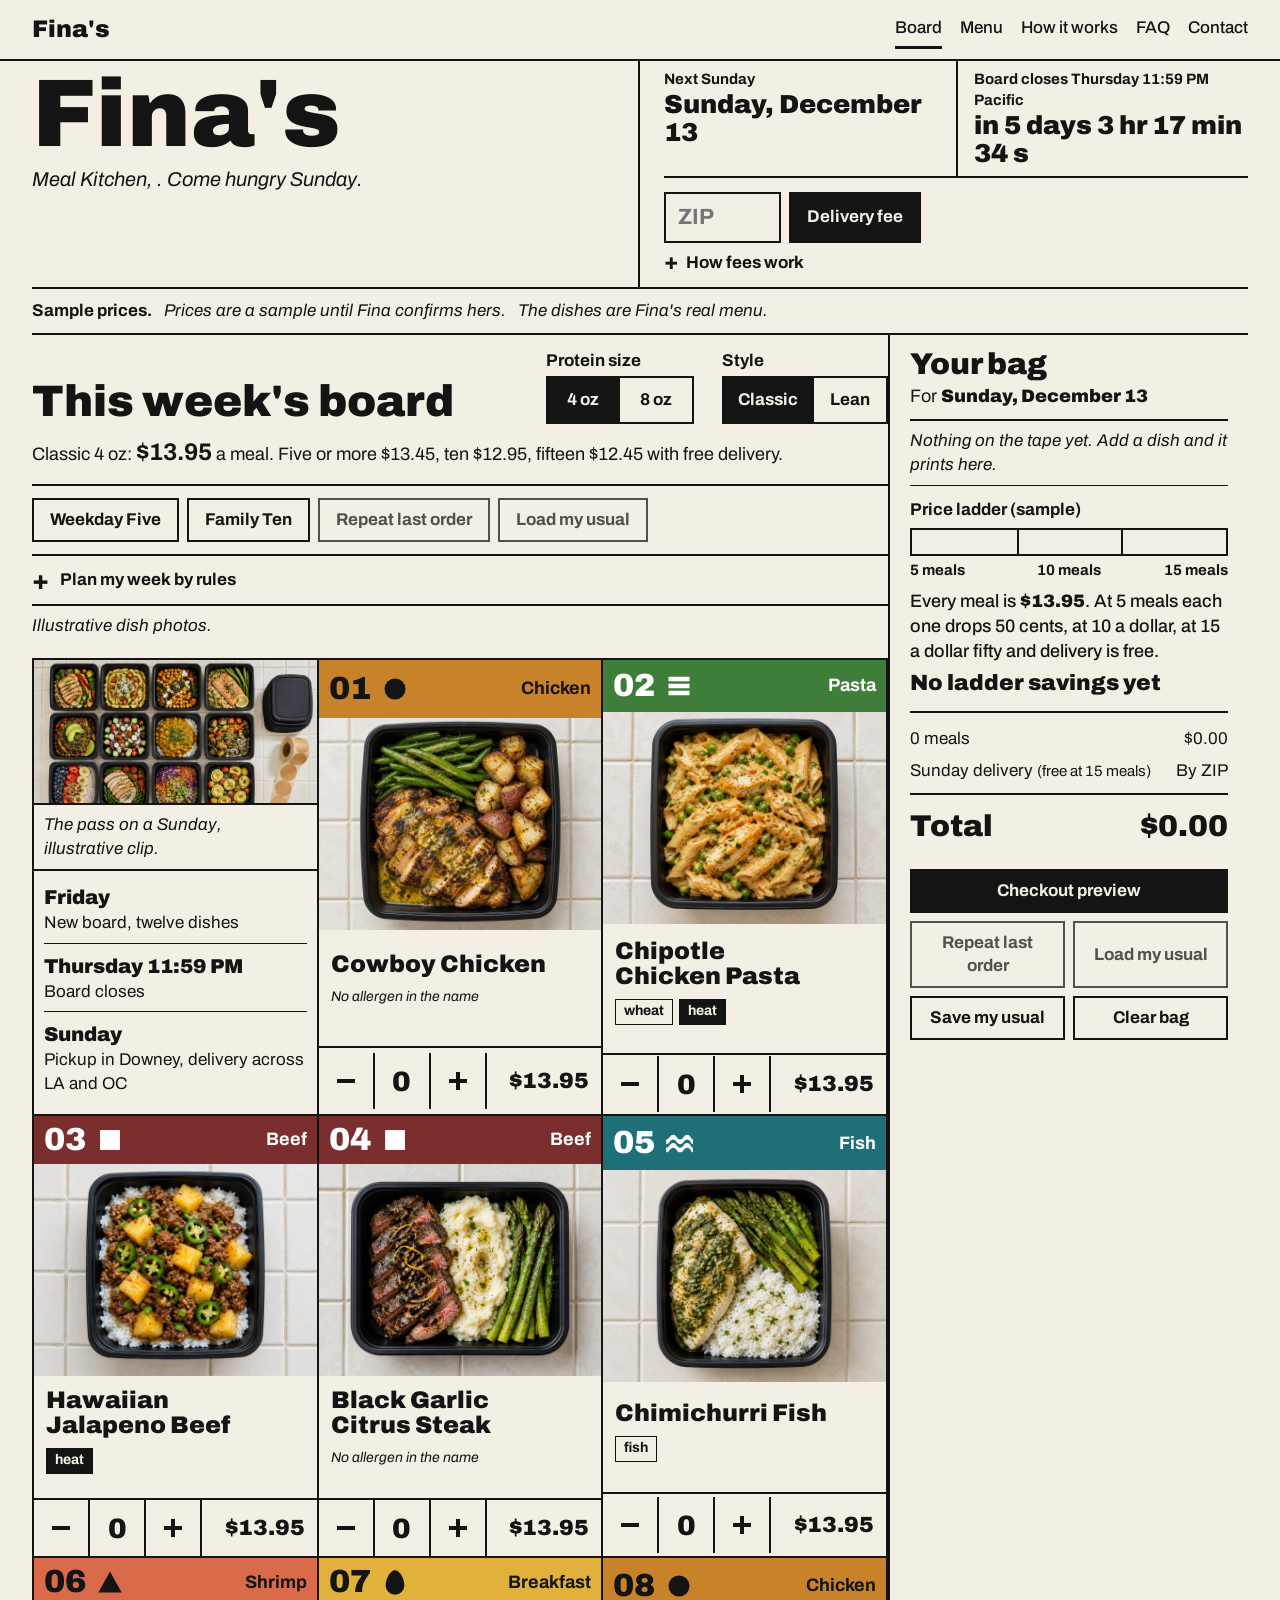
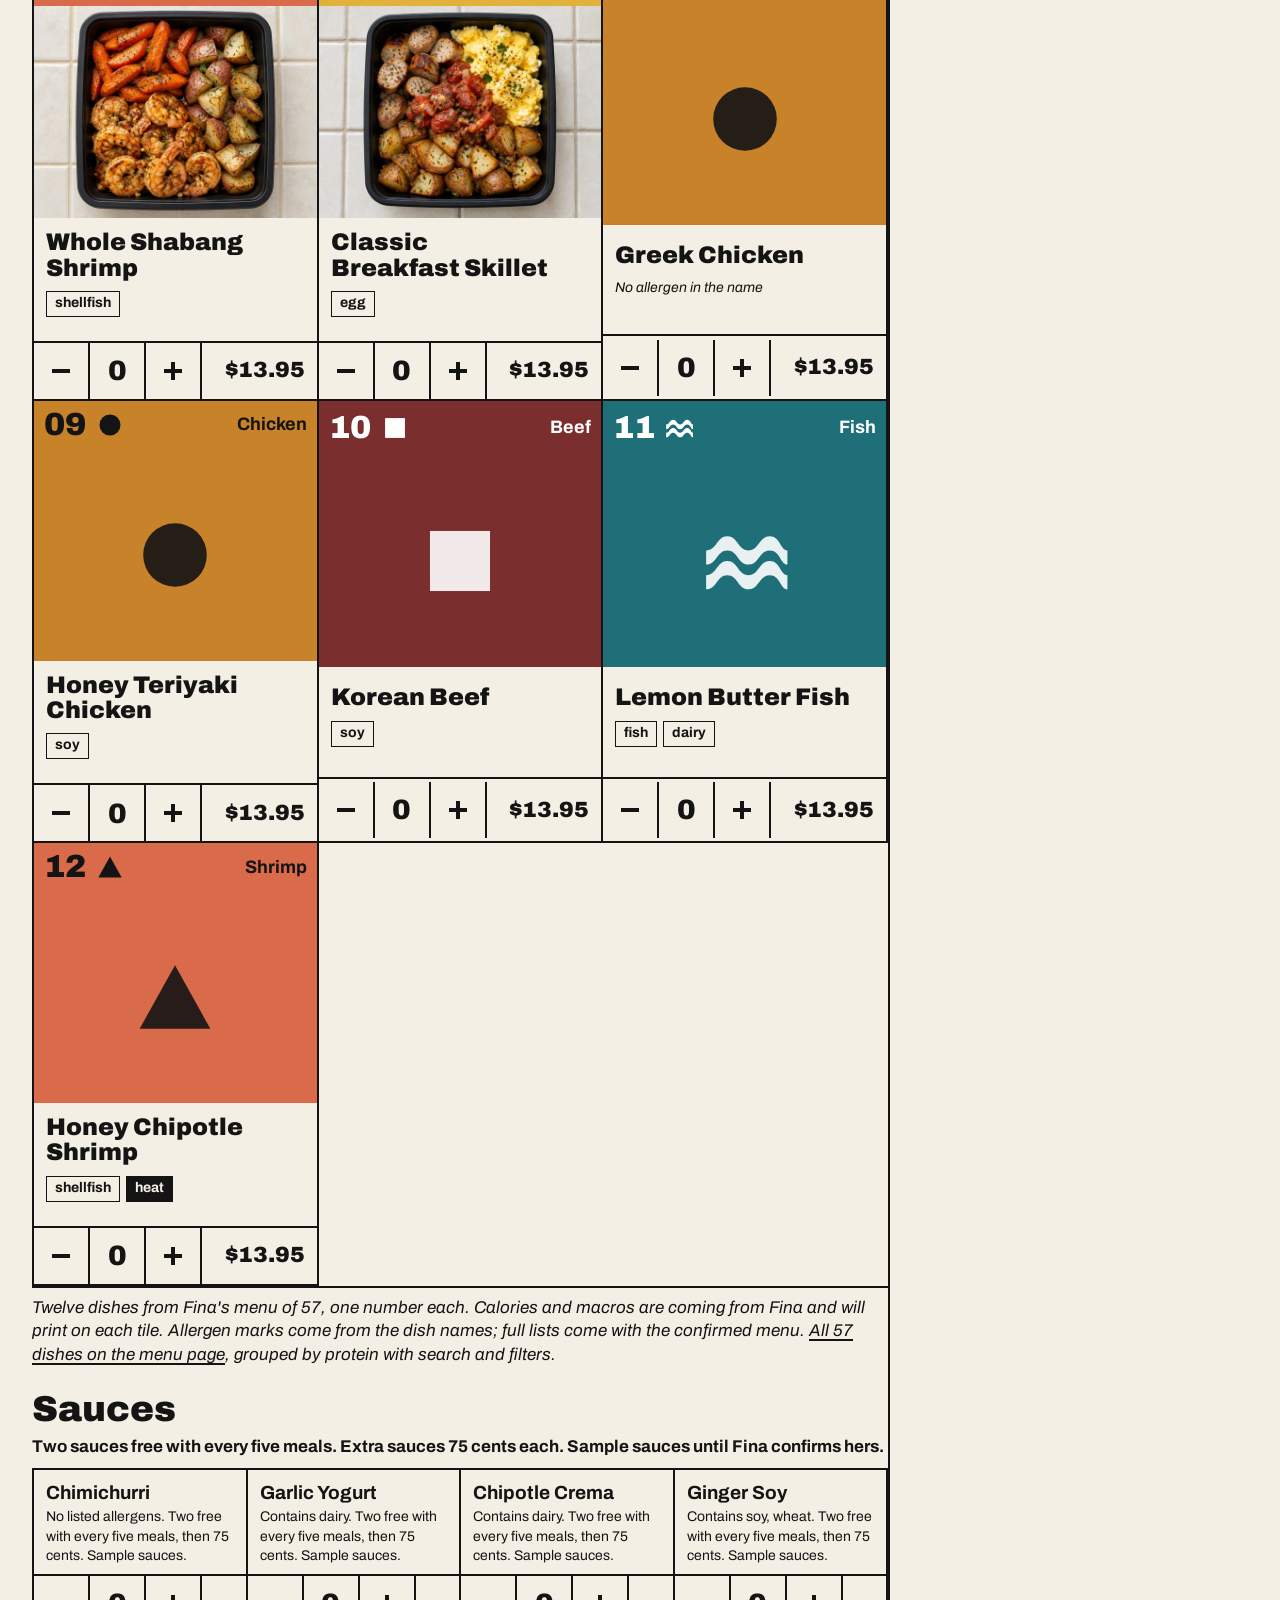
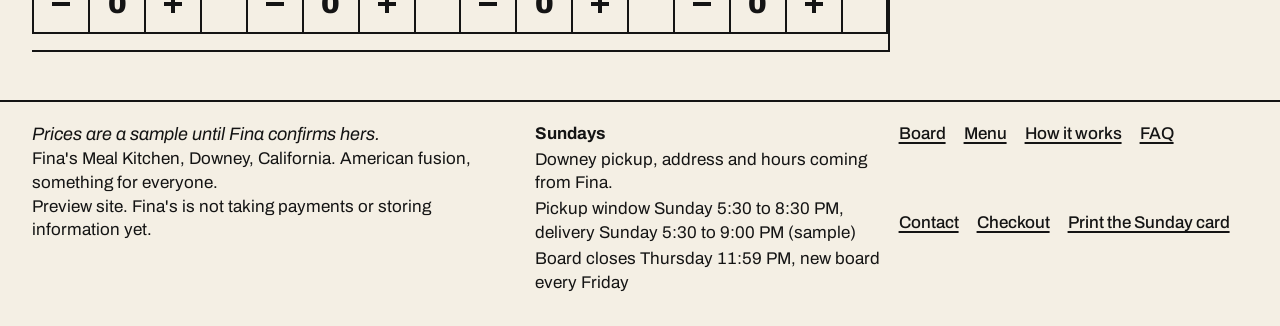
==== index.html @ c73bf51a "Fina's Meal Kitchen: the Market Board, working order preview (sample prices), Downey" ====
<!DOCTYPE html>
<html lang="en" class="no-js">
<head>
<!-- STYLE: Lance Wyman and Otl Aicher, The Market Board (pictogram board with a receipt tape and a price thermometer) | WHY: every dish visible at once and the price falling in view wins the first minute on a phone, which is where meal prep is ordered on Thursday night | ALT: Paula Scher and Emory Douglas, The Kitchen Pass (dark horizontal ticket rail), a better poster and a slower order form -->
<meta charset="utf-8">
<meta name="viewport" content="width=device-width, initial-scale=1">
<title>Fina&#x27;s, the Sunday meal board</title>
<meta name="description" content="Fina&#x27;s Meal Kitchen in Downey, California: pick a size, add dishes, watch the price fall as the bag grows. Order by Thursday 11:59 PM for Sunday pickup or delivery in LA and OC.">
<meta name="color-scheme" content="light dark">
<link rel="preconnect" href="https://fonts.googleapis.com">
<link rel="preconnect" href="https://fonts.gstatic.com" crossorigin>
<link rel="stylesheet" href="https://fonts.googleapis.com/css2?family=Archivo:ital,wght@0,400;0,500;0,700;0,900;1,400;1,700&amp;display=swap">
<link rel="stylesheet" href="./styles.css">
</head>
<body data-page="board">
<svg class="sprite" aria-hidden="true" focusable="false">
  <symbol id="p-circle" viewBox="0 0 48 48"><circle cx="24" cy="24" r="18"/></symbol>
  <symbol id="p-square" viewBox="0 0 48 48"><rect x="7" y="7" width="34" height="34"/></symbol>
  <symbol id="p-triangle" viewBox="0 0 48 48"><path d="M24 6 44 42H4z"/></symbol>
  <symbol id="p-wave" viewBox="0 0 48 48"><path d="M2 18c6 0 6-8 12-8s6 8 12 8 6-8 12-8 6 8 10 8v8c-4 0-4-8-10-8s-6 8-12 8-6-8-12-8-6 8-12 8zm0 14c6 0 6-8 12-8s6 8 12 8 6-8 12-8 6 8 10 8v8c-4 0-4-8-10-8s-6 8-12 8-6-8-12-8-6 8-12 8z"/></symbol>
  <symbol id="p-ribbon" viewBox="0 0 48 48"><path d="M6 8h36v8H6zm0 12h36v8H6zm0 12h36v8H6z"/></symbol>
  <symbol id="p-egg" viewBox="0 0 48 48"><path d="M24 4c8 0 16 14 16 26a16 16 0 0 1-32 0C8 18 16 4 24 4z"/></symbol>
  <symbol id="i-plus" viewBox="0 0 24 24"><path d="M10 3h4v7h7v4h-7v7h-4v-7H3v-4h7z"/></symbol>
  <symbol id="i-minus" viewBox="0 0 24 24"><path d="M3 10h18v4H3z"/></symbol>
</svg>
<p id="live" class="visually-hidden" aria-live="polite" aria-atomic="true"></p>
<header class="masthead">
  <a class="mark" href="./index.html">Fina's</a>
  <nav aria-label="Pages">
    <a href="./index.html" aria-current="page">Board</a>
    <a href="./menu.html">Menu</a>
    <a href="./how.html">How it works</a>
    <a href="./faq.html">FAQ</a>
    <a href="./contact.html">Contact</a>
  </nav>
</header>

<main class="page">
  <section class="hero" aria-label="This week">
    <div class="hero-name">
      <h1>Fina's</h1>
      <p>Meal Kitchen, <span class="long">Downey, California</span><span class="short">Downey</span>. <em><span class="long">Pick a size, add dishes, watch the price fall. </span>Come hungry Sunday.</em></p>
    </div>
    <div class="hero-facts">
      <div class="fact when">
        <span class="k">Next Sunday</span>
        <span class="v"><span data-sunday>The Sunday after the Thursday close</span></span>
        <span class="s">Downey pickup, address and hours coming from Fina. Delivery across LA and OC by ZIP.</span>
      </div>
      <div class="fact closes">
        <span class="k">Board closes Thursday 11:59 PM Pacific</span>
        <span class="v js-only" data-countdown>counting</span>
        <span class="s">Order any day. New board every Friday.</span>
      </div>
      <div class="fact zip">
        <form class="zip-form js-only" aria-label="Delivery check">
          <label class="visually-hidden" for="zip">Your ZIP code</label>
          <input class="field" id="zip" name="zip" inputmode="numeric" pattern="[0-9]{5}" maxlength="5" placeholder="ZIP" autocomplete="postal-code">
          <button type="submit" class="btn btn-ink">Delivery fee</button>
        </form>
        <p class="zip-answer" role="status"></p>
        <p class="zip-table desk">Sunday delivery, sample fees: $4 around Downey, Bell Gardens and Long Beach (ZIPs starting 902 and 908), $7 across the rest of Los Angeles County, $9 in Orange County, free at 15 meals. Everywhere else is pickup only.</p>
        <details class="fees phone">
          <summary>How fees work</summary>
          <p class="zip-table">Sunday delivery, sample fees: $4 around Downey, Bell Gardens and Long Beach (ZIPs starting 902 and 908), $7 across the rest of Los Angeles County, $9 in Orange County, free at 15 meals. Everywhere else is pickup only.</p>
        </details>
      </div>
    </div>
  </section>

  <p class="sample"><strong class="lead">Sample prices.</strong> Prices are a sample until Fina confirms hers. <span class="more">The dishes are Fina's real menu.</span></p>
  <noscript><p class="notice">Ordering on this board needs JavaScript. The menu, prices and hours below read without it.</p></noscript>

  <div class="board">
    <section class="board-main" aria-label="The board">
      <div class="board-head">
        <h2>This week's board</h2>
        <div class="switch js-only">
          <span class="k" id="size-k">Protein size</span>
          <div class="seg" role="group" aria-labelledby="size-k">
            <button type="button" data-size="4" aria-pressed="true">4 oz</button>
            <button type="button" data-size="8" aria-pressed="false">8 oz</button>
          </div>
        </div>
        <div class="switch js-only">
          <span class="k" id="style-k">Style</span>
          <div class="seg" role="group" aria-labelledby="style-k">
            <button type="button" data-style="classic" aria-pressed="true">Classic</button>
            <button type="button" data-style="lean" aria-pressed="false">Lean</button>
          </div>
        </div>
        <p class="price-line">Classic 4 oz: <strong>$13.95</strong> a meal. Five or more $13.45, ten $12.95, fifteen $12.45 with free delivery.</p>
        <div class="price-grid" role="table" aria-label="Sample price per meal by style and size">
    <div class="h">Per meal</div><div class="h">4 oz</div><div class="h">8 oz</div>
    <div class="h">Classic</div><div class="v" data-style="classic" data-size="4" data-active="true">$13.95</div><div class="v" data-style="classic" data-size="8" data-active="false">$16.95</div><div class="h">Lean</div><div class="v" data-style="lean" data-size="4" data-active="false">$14.45</div><div class="v" data-style="lean" data-size="8" data-active="false">$17.45</div>
  </div>
        <p class="price-line more">Sizes and styles are sample options: Classic is protein with a side and a vegetable, Lean is protein with double vegetables. Fina confirms the real ones.</p>
      </div>

      <div class="fills js-only" aria-label="Quick fills">
        <button type="button" class="btn" data-act="bundle" data-bundle="weekday-five">Weekday Five</button>
        <button type="button" class="btn" data-act="bundle" data-bundle="family-ten">Family Ten</button>
        <button type="button" class="btn" data-act="repeat">Repeat last order</button>
        <button type="button" class="btn" data-act="load-usual">Load my usual</button>
      </div>
      <details class="plan js-only">
        <summary>Plan my week by rules</summary>
        <form class="plan-body">
          <label class="check"><input type="checkbox" name="no-shellfish"><span>No shellfish</span></label>
          <label class="check"><input type="checkbox" name="no-fish"><span>No fish</span></label>
          <label class="check"><input type="checkbox" name="no-dairy"><span>No dairy</span></label>
          <label class="check"><input type="checkbox" name="no-wheat"><span>No wheat</span></label>
          <label class="check"><input type="checkbox" name="mild"><span>Mild only, skip the dishes with heat in the name</span></label>
          <label class="check"><input type="checkbox" name="under-500" disabled><span>Under 500 calories (switches on when Fina's macros arrive)</span></label>
          <label class="check"><input type="checkbox" name="high-protein" disabled><span>Highest protein first (switches on when Fina's macros arrive)</span></label>
          <div class="row">
            <label class="lbl" for="plan-count" style="margin:0">Meals</label>
            <select class="field" id="plan-count" name="plan-count"><option value="5">5</option><option value="10">10</option><option value="15">15</option></select>
            <button type="submit" class="btn btn-ink">Fill my bag</button>
          </div>
          <p class="plan-note" role="status"></p>
        </form>
      </details>

      <p class="caption before">Illustrative dish photos.</p>
      <div class="tiles">
        <div class="media-tile">
          <div class="frame">
            <svg class="pict-big" aria-hidden="true"><use href="#p-circle"/></svg>
            <video poster="./img/board-hero.jpg" width="1280" height="648" muted loop playsinline autoplay preload="metadata" aria-label="Meal containers being filled at the kitchen pass, illustrative">
              <source src="./img/board-hero.mp4" type="video/mp4">
            </video>
          </div>
          <p class="cap">The pass on a Sunday, illustrative clip.</p>
          <dl class="rhythm" aria-label="The week">
            <div><dt>Friday</dt><dd>New board, twelve dishes</dd></div>
            <div><dt>Thursday 11:59 PM</dt><dd>Board closes</dd></div>
            <div><dt>Sunday</dt><dd>Pickup in Downey, delivery across LA and OC</dd></div>
          </dl>
        </div>
        
<article class="tile" data-dish data-id="cowboy-chicken" data-name="Cowboy Chicken" data-kind="chicken" data-al="" data-spicy="0" data-qty="0">
  <div class="tile-head" style="background:var(--chicken);color:var(--on-chicken)">
    <span class="num">01</span>
    <svg class="pict" aria-hidden="true"><use href="#p-circle"/></svg>
    <span class="kind">Chicken</span>
  </div>
  <div class="tile-img" style="background:var(--chicken);color:var(--on-chicken)">
    <svg class="pict-big" aria-hidden="true"><use href="#p-circle"/></svg>
    <img src="./img/dish-1.jpg" width="600" height="450" alt="Cowboy Chicken, illustrative" loading="lazy" decoding="async" onerror="this.hidden=true">
  </div>
  <div class="tile-body">
    <h3>Cowboy Chicken</h3>
    <ul class="allergens" aria-label="Allergens and heat"><li class="none">No allergen in the name</li></ul>
  </div>
  <div class="ctl">
    <button type="button" class="minus js-only" aria-label="Remove one Cowboy Chicken"><svg aria-hidden="true"><use href="#i-minus"/></svg></button>
    <output class="qty js-only" aria-label="Cowboy Chicken in bag">0</output>
    <button type="button" class="plus js-only" aria-label="Add Cowboy Chicken"><svg aria-hidden="true"><use href="#i-plus"/></svg></button>
    <span class="price" data-price>$13.95</span>
  </div>
</article>
<article class="tile" data-dish data-id="chipotle-chicken-pasta" data-name="Chipotle Chicken Pasta" data-kind="pasta" data-al="wheat" data-spicy="1" data-qty="0">
  <div class="tile-head" style="background:var(--pasta);color:var(--on-pasta)">
    <span class="num">02</span>
    <svg class="pict" aria-hidden="true"><use href="#p-ribbon"/></svg>
    <span class="kind">Pasta</span>
  </div>
  <div class="tile-img" style="background:var(--pasta);color:var(--on-pasta)">
    <svg class="pict-big" aria-hidden="true"><use href="#p-ribbon"/></svg>
    <img src="./img/dish-2.jpg" width="600" height="450" alt="Chipotle Chicken Pasta, illustrative" loading="lazy" decoding="async" onerror="this.hidden=true">
  </div>
  <div class="tile-body">
    <h3>Chipotle Chicken Pasta</h3>
    <ul class="allergens" aria-label="Allergens and heat"><li>wheat</li><li class="hot">heat</li></ul>
  </div>
  <div class="ctl">
    <button type="button" class="minus js-only" aria-label="Remove one Chipotle Chicken Pasta"><svg aria-hidden="true"><use href="#i-minus"/></svg></button>
    <output class="qty js-only" aria-label="Chipotle Chicken Pasta in bag">0</output>
    <button type="button" class="plus js-only" aria-label="Add Chipotle Chicken Pasta"><svg aria-hidden="true"><use href="#i-plus"/></svg></button>
    <span class="price" data-price>$13.95</span>
  </div>
</article>
<article class="tile" data-dish data-id="hawaiian-jalapeno-beef" data-name="Hawaiian Jalapeno Beef" data-kind="beef" data-al="" data-spicy="1" data-qty="0">
  <div class="tile-head" style="background:var(--beef);color:var(--on-beef)">
    <span class="num">03</span>
    <svg class="pict" aria-hidden="true"><use href="#p-square"/></svg>
    <span class="kind">Beef</span>
  </div>
  <div class="tile-img" style="background:var(--beef);color:var(--on-beef)">
    <svg class="pict-big" aria-hidden="true"><use href="#p-square"/></svg>
    <img src="./img/dish-3.jpg" width="600" height="450" alt="Hawaiian Jalapeno Beef, illustrative" loading="lazy" decoding="async" onerror="this.hidden=true">
  </div>
  <div class="tile-body">
    <h3>Hawaiian Jalapeno Beef</h3>
    <ul class="allergens" aria-label="Allergens and heat"><li class="hot">heat</li></ul>
  </div>
  <div class="ctl">
    <button type="button" class="minus js-only" aria-label="Remove one Hawaiian Jalapeno Beef"><svg aria-hidden="true"><use href="#i-minus"/></svg></button>
    <output class="qty js-only" aria-label="Hawaiian Jalapeno Beef in bag">0</output>
    <button type="button" class="plus js-only" aria-label="Add Hawaiian Jalapeno Beef"><svg aria-hidden="true"><use href="#i-plus"/></svg></button>
    <span class="price" data-price>$13.95</span>
  </div>
</article>
<article class="tile" data-dish data-id="black-garlic-citrus-steak" data-name="Black Garlic Citrus Steak" data-kind="beef" data-al="" data-spicy="0" data-qty="0">
  <div class="tile-head" style="background:var(--beef);color:var(--on-beef)">
    <span class="num">04</span>
    <svg class="pict" aria-hidden="true"><use href="#p-square"/></svg>
    <span class="kind">Beef</span>
  </div>
  <div class="tile-img" style="background:var(--beef);color:var(--on-beef)">
    <svg class="pict-big" aria-hidden="true"><use href="#p-square"/></svg>
    <img src="./img/dish-4.jpg" width="600" height="450" alt="Black Garlic Citrus Steak, illustrative" loading="lazy" decoding="async" onerror="this.hidden=true">
  </div>
  <div class="tile-body">
    <h3>Black Garlic Citrus Steak</h3>
    <ul class="allergens" aria-label="Allergens and heat"><li class="none">No allergen in the name</li></ul>
  </div>
  <div class="ctl">
    <button type="button" class="minus js-only" aria-label="Remove one Black Garlic Citrus Steak"><svg aria-hidden="true"><use href="#i-minus"/></svg></button>
    <output class="qty js-only" aria-label="Black Garlic Citrus Steak in bag">0</output>
    <button type="button" class="plus js-only" aria-label="Add Black Garlic Citrus Steak"><svg aria-hidden="true"><use href="#i-plus"/></svg></button>
    <span class="price" data-price>$13.95</span>
  </div>
</article>
<article class="tile" data-dish data-id="chimichurri-fish" data-name="Chimichurri Fish" data-kind="fish" data-al="fish" data-spicy="0" data-qty="0">
  <div class="tile-head" style="background:var(--fish);color:var(--on-fish)">
    <span class="num">05</span>
    <svg class="pict" aria-hidden="true"><use href="#p-wave"/></svg>
    <span class="kind">Fish</span>
  </div>
  <div class="tile-img" style="background:var(--fish);color:var(--on-fish)">
    <svg class="pict-big" aria-hidden="true"><use href="#p-wave"/></svg>
    <img src="./img/dish-5.jpg" width="600" height="450" alt="Chimichurri Fish, illustrative" loading="lazy" decoding="async" onerror="this.hidden=true">
  </div>
  <div class="tile-body">
    <h3>Chimichurri Fish</h3>
    <ul class="allergens" aria-label="Allergens and heat"><li>fish</li></ul>
  </div>
  <div class="ctl">
    <button type="button" class="minus js-only" aria-label="Remove one Chimichurri Fish"><svg aria-hidden="true"><use href="#i-minus"/></svg></button>
    <output class="qty js-only" aria-label="Chimichurri Fish in bag">0</output>
    <button type="button" class="plus js-only" aria-label="Add Chimichurri Fish"><svg aria-hidden="true"><use href="#i-plus"/></svg></button>
    <span class="price" data-price>$13.95</span>
  </div>
</article>
<article class="tile" data-dish data-id="whole-shabang-shrimp" data-name="Whole Shabang Shrimp" data-kind="shrimp" data-al="shellfish" data-spicy="0" data-qty="0">
  <div class="tile-head" style="background:var(--shrimp);color:var(--on-shrimp)">
    <span class="num">06</span>
    <svg class="pict" aria-hidden="true"><use href="#p-triangle"/></svg>
    <span class="kind">Shrimp</span>
  </div>
  <div class="tile-img" style="background:var(--shrimp);color:var(--on-shrimp)">
    <svg class="pict-big" aria-hidden="true"><use href="#p-triangle"/></svg>
    <img src="./img/dish-6.jpg" width="600" height="450" alt="Whole Shabang Shrimp, illustrative" loading="lazy" decoding="async" onerror="this.hidden=true">
  </div>
  <div class="tile-body">
    <h3>Whole Shabang Shrimp</h3>
    <ul class="allergens" aria-label="Allergens and heat"><li>shellfish</li></ul>
  </div>
  <div class="ctl">
    <button type="button" class="minus js-only" aria-label="Remove one Whole Shabang Shrimp"><svg aria-hidden="true"><use href="#i-minus"/></svg></button>
    <output class="qty js-only" aria-label="Whole Shabang Shrimp in bag">0</output>
    <button type="button" class="plus js-only" aria-label="Add Whole Shabang Shrimp"><svg aria-hidden="true"><use href="#i-plus"/></svg></button>
    <span class="price" data-price>$13.95</span>
  </div>
</article>
<article class="tile" data-dish data-id="classic-breakfast-skillet" data-name="Classic Breakfast Skillet" data-kind="breakfast" data-al="egg" data-spicy="0" data-qty="0">
  <div class="tile-head" style="background:var(--breakfast);color:var(--on-breakfast)">
    <span class="num">07</span>
    <svg class="pict" aria-hidden="true"><use href="#p-egg"/></svg>
    <span class="kind">Breakfast</span>
  </div>
  <div class="tile-img" style="background:var(--breakfast);color:var(--on-breakfast)">
    <svg class="pict-big" aria-hidden="true"><use href="#p-egg"/></svg>
    <img src="./img/dish-8.jpg" width="600" height="450" alt="Classic Breakfast Skillet, illustrative" loading="lazy" decoding="async" onerror="this.hidden=true">
  </div>
  <div class="tile-body">
    <h3>Classic Breakfast Skillet</h3>
    <ul class="allergens" aria-label="Allergens and heat"><li>egg</li></ul>
  </div>
  <div class="ctl">
    <button type="button" class="minus js-only" aria-label="Remove one Classic Breakfast Skillet"><svg aria-hidden="true"><use href="#i-minus"/></svg></button>
    <output class="qty js-only" aria-label="Classic Breakfast Skillet in bag">0</output>
    <button type="button" class="plus js-only" aria-label="Add Classic Breakfast Skillet"><svg aria-hidden="true"><use href="#i-plus"/></svg></button>
    <span class="price" data-price>$13.95</span>
  </div>
</article>
<article class="tile" data-dish data-id="greek-chicken" data-name="Greek Chicken" data-kind="chicken" data-al="" data-spicy="0" data-qty="0">
  <div class="tile-head" style="background:var(--chicken);color:var(--on-chicken)">
    <span class="num">08</span>
    <svg class="pict" aria-hidden="true"><use href="#p-circle"/></svg>
    <span class="kind">Chicken</span>
  </div>
  <div class="tile-img" style="background:var(--chicken);color:var(--on-chicken)">
    <svg class="pict-big" aria-hidden="true"><use href="#p-circle"/></svg>
    
  </div>
  <div class="tile-body">
    <h3>Greek Chicken</h3>
    <ul class="allergens" aria-label="Allergens and heat"><li class="none">No allergen in the name</li></ul>
  </div>
  <div class="ctl">
    <button type="button" class="minus js-only" aria-label="Remove one Greek Chicken"><svg aria-hidden="true"><use href="#i-minus"/></svg></button>
    <output class="qty js-only" aria-label="Greek Chicken in bag">0</output>
    <button type="button" class="plus js-only" aria-label="Add Greek Chicken"><svg aria-hidden="true"><use href="#i-plus"/></svg></button>
    <span class="price" data-price>$13.95</span>
  </div>
</article>
<article class="tile" data-dish data-id="honey-teriyaki-chicken" data-name="Honey Teriyaki Chicken" data-kind="chicken" data-al="soy" data-spicy="0" data-qty="0">
  <div class="tile-head" style="background:var(--chicken);color:var(--on-chicken)">
    <span class="num">09</span>
    <svg class="pict" aria-hidden="true"><use href="#p-circle"/></svg>
    <span class="kind">Chicken</span>
  </div>
  <div class="tile-img" style="background:var(--chicken);color:var(--on-chicken)">
    <svg class="pict-big" aria-hidden="true"><use href="#p-circle"/></svg>
    
  </div>
  <div class="tile-body">
    <h3>Honey Teriyaki Chicken</h3>
    <ul class="allergens" aria-label="Allergens and heat"><li>soy</li></ul>
  </div>
  <div class="ctl">
    <button type="button" class="minus js-only" aria-label="Remove one Honey Teriyaki Chicken"><svg aria-hidden="true"><use href="#i-minus"/></svg></button>
    <output class="qty js-only" aria-label="Honey Teriyaki Chicken in bag">0</output>
    <button type="button" class="plus js-only" aria-label="Add Honey Teriyaki Chicken"><svg aria-hidden="true"><use href="#i-plus"/></svg></button>
    <span class="price" data-price>$13.95</span>
  </div>
</article>
<article class="tile" data-dish data-id="korean-beef" data-name="Korean Beef" data-kind="beef" data-al="soy" data-spicy="0" data-qty="0">
  <div class="tile-head" style="background:var(--beef);color:var(--on-beef)">
    <span class="num">10</span>
    <svg class="pict" aria-hidden="true"><use href="#p-square"/></svg>
    <span class="kind">Beef</span>
  </div>
  <div class="tile-img" style="background:var(--beef);color:var(--on-beef)">
    <svg class="pict-big" aria-hidden="true"><use href="#p-square"/></svg>
    
  </div>
  <div class="tile-body">
    <h3>Korean Beef</h3>
    <ul class="allergens" aria-label="Allergens and heat"><li>soy</li></ul>
  </div>
  <div class="ctl">
    <button type="button" class="minus js-only" aria-label="Remove one Korean Beef"><svg aria-hidden="true"><use href="#i-minus"/></svg></button>
    <output class="qty js-only" aria-label="Korean Beef in bag">0</output>
    <button type="button" class="plus js-only" aria-label="Add Korean Beef"><svg aria-hidden="true"><use href="#i-plus"/></svg></button>
    <span class="price" data-price>$13.95</span>
  </div>
</article>
<article class="tile" data-dish data-id="lemon-butter-fish" data-name="Lemon Butter Fish" data-kind="fish" data-al="fish,dairy" data-spicy="0" data-qty="0">
  <div class="tile-head" style="background:var(--fish);color:var(--on-fish)">
    <span class="num">11</span>
    <svg class="pict" aria-hidden="true"><use href="#p-wave"/></svg>
    <span class="kind">Fish</span>
  </div>
  <div class="tile-img" style="background:var(--fish);color:var(--on-fish)">
    <svg class="pict-big" aria-hidden="true"><use href="#p-wave"/></svg>
    
  </div>
  <div class="tile-body">
    <h3>Lemon Butter Fish</h3>
    <ul class="allergens" aria-label="Allergens and heat"><li>fish</li><li>dairy</li></ul>
  </div>
  <div class="ctl">
    <button type="button" class="minus js-only" aria-label="Remove one Lemon Butter Fish"><svg aria-hidden="true"><use href="#i-minus"/></svg></button>
    <output class="qty js-only" aria-label="Lemon Butter Fish in bag">0</output>
    <button type="button" class="plus js-only" aria-label="Add Lemon Butter Fish"><svg aria-hidden="true"><use href="#i-plus"/></svg></button>
    <span class="price" data-price>$13.95</span>
  </div>
</article>
<article class="tile" data-dish data-id="honey-chipotle-shrimp" data-name="Honey Chipotle Shrimp" data-kind="shrimp" data-al="shellfish" data-spicy="1" data-qty="0">
  <div class="tile-head" style="background:var(--shrimp);color:var(--on-shrimp)">
    <span class="num">12</span>
    <svg class="pict" aria-hidden="true"><use href="#p-triangle"/></svg>
    <span class="kind">Shrimp</span>
  </div>
  <div class="tile-img" style="background:var(--shrimp);color:var(--on-shrimp)">
    <svg class="pict-big" aria-hidden="true"><use href="#p-triangle"/></svg>
    
  </div>
  <div class="tile-body">
    <h3>Honey Chipotle Shrimp</h3>
    <ul class="allergens" aria-label="Allergens and heat"><li>shellfish</li><li class="hot">heat</li></ul>
  </div>
  <div class="ctl">
    <button type="button" class="minus js-only" aria-label="Remove one Honey Chipotle Shrimp"><svg aria-hidden="true"><use href="#i-minus"/></svg></button>
    <output class="qty js-only" aria-label="Honey Chipotle Shrimp in bag">0</output>
    <button type="button" class="plus js-only" aria-label="Add Honey Chipotle Shrimp"><svg aria-hidden="true"><use href="#i-plus"/></svg></button>
    <span class="price" data-price>$13.95</span>
  </div>
</article>
      </div>
      <div class="tiles-foot"></div>
      <p class="caption after">Twelve dishes from Fina's menu of 57, one number each. Calories and macros are coming from Fina and will print on each tile. Allergen marks come from the dish names; full lists come with the confirmed menu. <a href="./menu.html">All 57 dishes on the menu page</a>, grouped by protein with search and filters.</p>

      <section class="extras" aria-label="Sauces">
        <h2>Sauces</h2>
        <p class="rule-note">Two sauces free with every five meals. Extra sauces 75 cents each. Sample sauces until Fina confirms hers.</p>
        <div class="sauces">
<div class="sauce" data-id="chimichurri" data-name="Chimichurri" data-qty="0">
  <p class="name">Chimichurri</p>
  <p class="meta">No listed allergens. Two free with every five meals, then 75 cents. Sample sauces.</p>
  <div class="ctl js-only">
    <button type="button" class="minus" aria-label="Remove one Chimichurri"><svg aria-hidden="true"><use href="#i-minus"/></svg></button>
    <output class="qty" aria-label="Chimichurri in bag">0</output>
    <button type="button" class="plus" aria-label="Add Chimichurri"><svg aria-hidden="true"><use href="#i-plus"/></svg></button>
  </div>
</div>
<div class="sauce" data-id="garlic-yogurt" data-name="Garlic Yogurt" data-qty="0">
  <p class="name">Garlic Yogurt</p>
  <p class="meta">Contains dairy. Two free with every five meals, then 75 cents. Sample sauces.</p>
  <div class="ctl js-only">
    <button type="button" class="minus" aria-label="Remove one Garlic Yogurt"><svg aria-hidden="true"><use href="#i-minus"/></svg></button>
    <output class="qty" aria-label="Garlic Yogurt in bag">0</output>
    <button type="button" class="plus" aria-label="Add Garlic Yogurt"><svg aria-hidden="true"><use href="#i-plus"/></svg></button>
  </div>
</div>
<div class="sauce" data-id="chipotle-crema" data-name="Chipotle Crema" data-qty="0">
  <p class="name">Chipotle Crema</p>
  <p class="meta">Contains dairy. Two free with every five meals, then 75 cents. Sample sauces.</p>
  <div class="ctl js-only">
    <button type="button" class="minus" aria-label="Remove one Chipotle Crema"><svg aria-hidden="true"><use href="#i-minus"/></svg></button>
    <output class="qty" aria-label="Chipotle Crema in bag">0</output>
    <button type="button" class="plus" aria-label="Add Chipotle Crema"><svg aria-hidden="true"><use href="#i-plus"/></svg></button>
  </div>
</div>
<div class="sauce" data-id="ginger-soy" data-name="Ginger Soy" data-qty="0">
  <p class="name">Ginger Soy</p>
  <p class="meta">Contains soy, wheat. Two free with every five meals, then 75 cents. Sample sauces.</p>
  <div class="ctl js-only">
    <button type="button" class="minus" aria-label="Remove one Ginger Soy"><svg aria-hidden="true"><use href="#i-minus"/></svg></button>
    <output class="qty" aria-label="Ginger Soy in bag">0</output>
    <button type="button" class="plus" aria-label="Add Ginger Soy"><svg aria-hidden="true"><use href="#i-plus"/></svg></button>
  </div>
</div></div>
      </section>
    </section>
    <div class="tape-col" id="tape-col">
<aside class="tape" aria-label="Your bag">
  <div class="tape-inner">
    <h2>Your bag</h2>
    <p class="sunday">For <strong data-sunday>the Sunday after the Thursday close</strong></p>
    <ul class="lines"><li class="empty">Nothing on the tape yet. Add a dish and it prints here.</li></ul>
    <div class="ladder">
      <span class="k">Price ladder (sample)</span>
      <div class="therm" role="img" aria-label="Meals toward the 15 meal price break">
        <div class="fill"></div><i class="mark" data-at="5"></i><i class="mark" data-at="10"></i>
      </div>
      <div class="therm-labels"><span>5 meals</span><span>10 meals</span><span>15 meals</span></div>
      <p class="next">Every meal is <strong>$13.95</strong>. At 5 meals each one drops 50 cents, at 10 a dollar, at 15 a dollar fifty and delivery is free.</p>
      <p class="saved">No ladder savings yet</p>
    </div>
    <div class="totals">
      <div><span data-count>0 meals</span><span data-sub>$0.00</span></div>
      <div class="delivery"><span>Sunday delivery <small>(free at 15 meals)</small></span><span data-fee>By ZIP</span></div>
      <div class="total"><span>Total</span><span data-total>$0.00</span></div>
    </div>
      <div class="tape-actions js-only">
        <a class="btn btn-ink" href="./checkout.html">Checkout preview</a>
        <div class="pair">
          <button type="button" class="btn" data-act="repeat">Repeat last order</button>
          <button type="button" class="btn" data-act="load-usual">Load my usual</button>
        </div>
        <div class="pair">
          <button type="button" class="btn" data-act="save-usual">Save my usual</button>
          <button type="button" class="btn" data-act="clear">Clear bag</button>
        </div>
        <p class="tape-msg" role="status"></p>
      </div>
  </div>
</aside></div>
  </div>
</main>

<div class="tally js-only" aria-label="Bag total">
  <div class="sum"><span class="amt">$0.00</span><span class="meals">0 meals</span></div>
  <button type="button" data-act="toggle-tape" aria-expanded="false" aria-controls="tape-col">Bag</button>
</div>
<footer class="foot">
  <div>
    <p class="sample-line">Prices are a sample until Fina confirms hers.</p>
    <p>Fina's Meal Kitchen, Downey, California. American fusion, something for everyone.</p>
    <p>Preview site. Fina's is not taking payments or storing information yet.</p>
  </div>
  <div class="hours">
    <strong>Sundays</strong>
    <span>Downey pickup, address and hours coming from Fina.</span>
    <span>Pickup window Sunday 5:30 to 8:30 PM, delivery Sunday 5:30 to 9:00 PM (sample)</span>
    <span>Board closes Thursday 11:59 PM, new board every Friday</span>
  </div>
  <nav aria-label="Footer">
    <a href="./index.html">Board</a>
    <a href="./menu.html">Menu</a>
    <a href="./how.html">How it works</a>
    <a href="./faq.html">FAQ</a>
    <a href="./contact.html">Contact</a>
    <a href="./checkout.html">Checkout</a>
    <a href="./card.html">Print the Sunday card</a>
  </nav>
</footer>
<script src="./app.js"></script>
</body>
</html>
---- styles.css ----
/* Fina's, The Market Board. One grotesque (Archivo), square corners, flat blocks, big numerals. */

:root {
  --board: #F4EFE4;
  --ink: #141414;
  --chicken: #C8822A;
  --beef: #7A2E2E;
  --fish: #1F6F78;
  --plant: #3F7D3A;
  --shrimp: #D96A4A;
  --breakfast: #E2B13C;
  --pasta: #3F7D3A;
  --on-pasta: #FFFFFF;
  --on-chicken: #141414;
  --on-beef: #FFFFFF;
  --on-fish: #FFFFFF;
  --on-plant: #FFFFFF;
  --on-shrimp: #141414;
  --on-breakfast: #141414;
  --rule: 2px solid var(--ink);
  --thin: 1px solid var(--ink);
  --tap: 44px;
  --pad: clamp(12px, 3vw, 32px);
  color-scheme: light dark;
}

@media (prefers-color-scheme: dark) {
  :root {
    --board: #141414;
    --ink: #F4EFE4;
  }
}

* { box-sizing: border-box; }

html { background: var(--board); }

body {
  margin: 0;
  background: var(--board);
  color: var(--ink);
  font-family: Archivo, "Helvetica Neue", Arial, sans-serif;
  font-size: 17px;
  line-height: 1.4;
  font-variant-numeric: tabular-nums;
  -webkit-text-size-adjust: 100%;
}

h1, h2, h3, h4 { margin: 0; line-height: 1.05; font-weight: 900; text-wrap: balance; }
p { margin: 0; text-wrap: pretty; }
em, i { font-style: italic; }
a { color: inherit; text-underline-offset: 3px; text-decoration-thickness: 2px; }
img, video { display: block; max-width: 100%; height: auto; }
button, input, select, output { font: inherit; color: inherit; }
button { cursor: pointer; }

:focus-visible { outline: 3px solid var(--ink); outline-offset: 2px; }

.visually-hidden {
  position: absolute !important;
  width: 1px; height: 1px; overflow: hidden; clip: rect(0 0 0 0); white-space: nowrap;
}

.no-js .js-only { display: none !important; }
@media (min-width: 640px) { .short { display: none !important; } }
.js .no-js-only { display: none !important; }

.sprite { position: absolute; width: 0; height: 0; overflow: hidden; }

/* Masthead */
.masthead {
  display: flex; flex-wrap: wrap; align-items: center; gap: 8px 24px;
  padding: 10px var(--pad);
  border-bottom: var(--rule);
}
.masthead .mark { font-weight: 900; font-size: 24px; text-decoration: none; margin-right: auto; }
.masthead nav { display: flex; flex-wrap: wrap; gap: 4px 18px; font-weight: 500; }
.masthead nav a { text-decoration: none; padding: 6px 0; border-bottom: 3px solid transparent; }
.masthead nav a[aria-current="page"] { border-bottom-color: var(--ink); }
.masthead nav a:hover { text-decoration: underline; }

/* Buttons and controls: square, 44 px tall */
.btn {
  display: inline-flex; align-items: center; justify-content: center; gap: 8px;
  min-height: var(--tap); padding: 8px 16px;
  border: var(--rule); border-radius: 0; background: var(--board); color: var(--ink);
  font-weight: 700; text-decoration: none; text-align: center;
}
.btn:hover { background: var(--ink); color: var(--board); }
.btn-ink { background: var(--ink); color: var(--board); }
.btn-ink:hover { background: var(--board); color: var(--ink); }
.btn[aria-disabled="true"] { opacity: 0.72; cursor: default; }
.btn[aria-disabled="true"]:hover { background: var(--board); color: var(--ink); }

.field {
  min-height: var(--tap); padding: 8px 12px;
  border: var(--rule); border-radius: 0; background: var(--board); color: var(--ink);
  width: 100%; max-width: 100%;
}
select.field { appearance: none; -webkit-appearance: none; padding-right: 36px; background-image: none; }
label.lbl { display: block; font-weight: 700; margin-bottom: 6px; }

.seg { display: inline-flex; border: var(--rule); }
.seg button {
  min-height: var(--tap); min-width: 72px; padding: 8px 14px;
  border: 0; border-right: var(--rule); border-radius: 0;
  background: var(--board); color: var(--ink); font-weight: 700;
}
.seg button:last-child { border-right: 0; }
.seg button[aria-pressed="true"] { background: var(--ink); color: var(--board); }
.seg button:focus-visible { outline-offset: -4px; }

input[type="checkbox"], input[type="radio"] {
  width: 24px; height: 24px; margin: 0; accent-color: var(--ink); border-radius: 0;
  flex: none;
}
.check { display: flex; align-items: flex-start; gap: 12px; min-height: var(--tap); padding: 6px 0; }
.check span { padding-top: 1px; }

/* Page frame */
.page { padding: 0 var(--pad) 48px; }
.page > h1 { font-size: clamp(40px, 7vw, 88px); padding: 24px 0 16px; border-bottom: var(--rule); }
.page .lede { font-size: clamp(20px, 2.4vw, 26px); font-style: italic; padding: 16px 0; max-width: 60ch; }
.prose { max-width: 70ch; }
.prose h2 { font-size: clamp(26px, 3.2vw, 36px); padding: 28px 0 8px; margin-top: 16px; border-top: var(--rule); }
.prose h3 { font-size: 20px; padding: 16px 0 4px; }
.prose p, .prose li { margin: 8px 0; }
.prose ul, .prose ol { padding-left: 24px; }
.prose dl div { display: grid; grid-template-columns: minmax(120px, 1fr) 3fr; gap: 0 16px; padding: 10px 0; border-bottom: var(--thin); }
.prose dt { font-weight: 700; }
.prose dd { margin: 0; }
.big { font-size: clamp(32px, 5vw, 56px); font-weight: 900; line-height: 1; }

table.grid { border-collapse: collapse; width: 100%; border: var(--rule); }
table.grid th, table.grid td { border: var(--thin); padding: 10px 12px; text-align: left; vertical-align: top; }
table.grid th { font-weight: 700; background: var(--ink); color: var(--board); border-color: var(--board); }
table.grid tbody th { background: transparent; color: inherit; border-color: var(--ink); }
table.grid td.num, table.grid th.num { text-align: right; }
.scroll-x { overflow-x: auto; max-width: 100%; }

/* Sample notice */
.sample {
  display: flex; gap: 12px; align-items: baseline;
  padding: 10px 0; border-bottom: var(--rule);
  font-style: italic;
}
.sample strong { font-style: normal; }

/* Hero strip (index) */
.hero {
  display: grid; grid-template-columns: 1fr; gap: 0;
  border-bottom: var(--rule);
}
.hero-name { padding: 16px 0 8px; }
.hero-name h1 { font-size: clamp(64px, 14vw, 180px); font-weight: 900; line-height: 0.9; }
.hero-name p { font-size: clamp(20px, 2.6vw, 30px); font-style: italic; padding: 10px 0 8px; max-width: 24ch; }
.hero-facts { display: grid; grid-template-columns: 1fr; }
.fact { padding: 12px 0; border-top: var(--rule); }
.fact .k { font-weight: 700; display: block; }
.fact .v { font-size: clamp(28px, 4.5vw, 48px); font-weight: 900; line-height: 1.1; display: block; }
.fact .v em { font-weight: 900; }
.fact .s { display: block; padding-top: 4px; }
.zip-form { display: flex; gap: 8px; max-width: 420px; padding-top: 6px; }
.zip-form input { width: 9ch; flex: none; font-size: 22px; font-weight: 700; }
.zip-form button { flex: none; }
.zip-answer { font-weight: 700; padding-top: 8px; min-height: 1.4em; }
.zip-table { padding-top: 6px; }
.fees { display: none; padding-top: 4px; }
.fees summary { font-weight: 700; cursor: pointer; min-height: 32px; display: flex; align-items: center; list-style: none; }
.fees summary::-webkit-details-marker { display: none; }
.fees summary::before { content: "+"; display: inline-block; width: 22px; font-size: 22px; font-weight: 900; }
.fees[open] summary::before { content: "\2212"; }
.fees .zip-table { font-size: 15px; padding: 4px 0 6px; }

@media (min-width: 900px) {
  .hero { grid-template-columns: 1.2fr 1fr; }
  .hero-name { border-right: var(--rule); padding-right: 24px; }
  .hero-facts { padding-left: 24px; }
  .hero-facts .fact:first-child { border-top: 0; }
}

/* The board: tiles left, tape right */
.board {
  display: grid; grid-template-columns: 1fr; gap: 0;
}
@media (min-width: 1000px) {
  .hero { grid-template-columns: minmax(0, 1fr) minmax(0, 1fr); max-height: 300px; overflow: hidden; }
  .hero-name { padding: 10px 24px 10px 0; min-width: 0; }
  .hero-name h1 { font-size: 96px; line-height: 0.9; }
  .hero-name p { font-size: 20px; padding: 8px 0 0; max-width: none; white-space: nowrap; overflow: hidden; text-overflow: ellipsis; }
  .hero-facts { grid-template-columns: 1fr 1fr; align-content: start; }
  .fact { padding: 8px 0; }
  .fact.when { border-top: 0; }
  .fact.closes { border-top: 0; border-left: var(--rule); padding-left: 16px; }
  .fact.zip { grid-column: 1 / -1; }
  .fact .k { font-size: 15px; }
  .fact .v { font-size: 26px; }
  .fact .s { display: none; }
  .hero-name .long { display: none; }
  .zip-answer:empty { display: none; }
  .zip-table.desk { display: none; }
  .fees { display: block; }
  .js .price-grid { display: none; }
  .price-line.more { display: none; }
  .fills { padding: 8px 0; }
  .plan summary { min-height: 40px; padding: 2px 0; }
  .board { grid-template-columns: minmax(0, 1fr) 360px; }
  .tape-col { border-left: var(--rule); }
  .tape { position: sticky; top: 0; max-height: 100vh; overflow: auto; }
}

.board-head { padding: 14px 0; display: flex; flex-wrap: wrap; gap: 12px 28px; align-items: flex-end; border-bottom: var(--rule); }
.board-head h2 { font-size: clamp(30px, 4vw, 44px); margin-right: auto; }
.switch { display: grid; gap: 4px; }
.switch .k { font-weight: 700; }
.price-line { width: 100%; font-size: 18px; }
.price-line strong { font-size: 24px; }

.price-grid { display: grid; grid-template-columns: auto 1fr 1fr; border: var(--rule); max-width: 420px; }
.price-grid > * { padding: 8px 10px; border-right: var(--thin); border-bottom: var(--thin); }
.price-grid > *:nth-child(3n) { border-right: 0; }
.price-grid > *:nth-last-child(-n+3) { border-bottom: 0; }
.price-grid .h { font-weight: 700; }
.price-grid .v { font-weight: 900; font-size: 20px; }
.price-grid .v[data-active="true"] { background: var(--ink); color: var(--board); }

.fills { display: flex; gap: 8px; padding: 12px 0; overflow-x: auto; border-bottom: var(--rule); }
.fills .btn { flex: none; }
.plan { border-bottom: var(--rule); }
.plan summary { min-height: var(--tap); display: flex; align-items: center; font-weight: 700; cursor: pointer; padding: 6px 0; list-style: none; }
.plan summary::-webkit-details-marker { display: none; }
.plan summary::before { content: "+"; display: inline-block; width: 28px; font-size: 26px; font-weight: 900; }
.plan[open] summary::before { content: "\2212"; }
.plan-body { display: grid; gap: 8px 24px; grid-template-columns: repeat(auto-fit, minmax(220px, 1fr)); padding: 4px 0 16px; align-items: center; }
.plan-body .row { display: flex; gap: 12px; align-items: center; }
.plan-body select { width: auto; }
.plan-note { grid-column: 1 / -1; font-weight: 700; min-height: 1.4em; }

.caption { font-style: italic; padding: 8px 0; }

/* Tiles: a printed grid, zero gap, ink rules */
.tiles {
  display: grid; grid-template-columns: 1fr;
  border-left: var(--rule); border-top: var(--rule); margin-top: 12px;
}
.tiles-foot { border-bottom: var(--rule); }
@media (min-width: 640px) { .tiles { grid-template-columns: repeat(2, minmax(0, 1fr)); } }
@media (min-width: 1240px) { .tiles { grid-template-columns: repeat(3, minmax(0, 1fr)); } }

.tile {
  display: grid; grid-template-columns: 1fr; gap: 0;
  border-right: var(--rule); border-bottom: var(--rule);
  background: var(--board);
}
.tile-head {
  display: flex; align-items: center; gap: 10px; padding: 6px 10px; min-height: 48px;
  font-weight: 700; font-size: 18px;
}
.tile-head .num { font-size: 32px; font-weight: 900; line-height: 1; }
.tile-head .pict { width: 28px; height: 28px; fill: currentColor; }
.tile-head .kind { margin-left: auto; }
.tile-img { position: relative; aspect-ratio: 4 / 3; overflow: hidden; }
.tile-img .pict-big {
  position: absolute; left: 50%; top: 50%; width: 40%; height: 40%;
  transform: translate(-50%, -50%); fill: currentColor; opacity: 0.9;
}
.tile-img img { position: absolute; inset: 0; width: 100%; height: 100%; object-fit: cover; }
.tile-body { padding: 12px 12px 12px; }
.tile-body h3 { font-size: 24px; }
.tile-body .parts { padding-top: 4px; }
.macros { display: grid; grid-template-columns: repeat(4, 1fr); gap: 4px; margin: 12px 0 0; padding: 10px 0 0; border-top: var(--thin); }
.macros div { display: flex; flex-direction: column-reverse; }
.macros dd { margin: 0; font-size: 26px; font-weight: 900; line-height: 1; }
.macros dt { font-size: 14px; }
.allergens { display: flex; flex-wrap: wrap; gap: 6px; list-style: none; margin: 10px 0 0; padding: 0; min-height: 26px; }
.allergens .hot { background: var(--ink); color: var(--board); border-color: var(--ink); }
.allergens li { border: var(--thin); padding: 1px 8px; font-size: 14px; font-weight: 700; }
.allergens .none { border: 0; padding: 0; font-weight: 400; font-style: italic; }
.ctl { display: flex; align-items: center; gap: 0; margin-top: 12px; border-top: var(--rule); }
.ctl button {
  width: 56px; height: 56px; flex: none;
  border: 0; border-right: var(--rule); border-radius: 0;
  background: var(--board); color: var(--ink); display: grid; place-items: center;
}
.ctl button svg { width: 24px; height: 24px; fill: currentColor; }
.ctl button:hover { background: var(--ink); color: var(--board); }
.ctl button:focus-visible { outline-offset: -4px; }
.ctl .qty { width: 56px; height: 56px; flex: none; display: grid; place-items: center; font-size: 28px; font-weight: 900; border-right: var(--rule); }
.ctl .price { margin-left: auto; padding: 0 12px; font-size: 22px; font-weight: 900; }
.tile[data-qty]:not([data-qty="0"]) .qty { background: var(--ink); color: var(--board); }

@media (max-width: 639px) {
  .masthead { padding: 6px var(--pad); }
  .masthead nav { font-size: 15px; gap: 4px 12px; }
  body[data-page="board"] .masthead .mark { display: none; }
  .hero-name { padding: 6px 0 0; }
  .hero-name h1 { font-size: 44px; }
  .hero-name p { font-size: 16px; padding: 2px 0 6px; max-width: none; white-space: nowrap; overflow: hidden; text-overflow: ellipsis; }
  .long { display: none !important; }
  .hero-facts { grid-template-columns: 1fr; }
  .fact { padding: 6px 0; }
  .fact .s { display: none; }
  .fact.when .k { display: none; }
  .fact.when .v { font-size: 22px; line-height: 1.15; }
  .fact.closes { border-top: 0; padding-top: 0; display: flex; flex-wrap: wrap; gap: 0 6px; font-size: 15px; }
  .fact.closes .k { font-size: 15px; }
  .fact.closes .v { font-size: 15px; font-weight: 700; display: inline; }
  .zip-form { padding-top: 0; }
  .zip-form input { font-size: 18px; }
  .zip-answer { padding-top: 6px; min-height: 0; }
  .zip-answer:empty { display: none; }
  .zip-table.desk { display: none; }
  .fees { display: block; }
  .sample { padding: 6px 0; font-size: 15px; }
  .sample .lead, .sample .more { display: none; }
  .board-head { padding: 8px 0; gap: 6px 12px; align-items: center; }
  .board-head h2 { position: absolute; width: 1px; height: 1px; overflow: hidden; clip: rect(0 0 0 0); white-space: nowrap; }
  .board-head { position: relative; }
  .switch { position: relative; }
  .switch .k { position: absolute; width: 1px; height: 1px; overflow: hidden; clip: rect(0 0 0 0); white-space: nowrap; }
  .seg button { min-width: 64px; padding: 8px 10px; }
  .js .price-grid { display: none; }
  .price-line { font-size: 15px; }
  .price-line strong { font-size: 18px; }
  .price-line.more { display: none; }
  .fills { padding: 8px 0; }
  .fills .btn { min-height: 44px; padding: 6px 12px; }
  .board-main { display: flex; flex-direction: column; }
  .board-main > .board-head { order: 1; }
  .board-main > .tiles { order: 2; }
  .board-main > .tiles-foot { order: 3; }
  .board-main > .caption.before { order: 4; }
  .board-main > .fills { order: 5; }
  .board-main > .plan { order: 6; border-top: 0; }
  .board-main > .caption.after { order: 7; }
  .board-main > .extras { order: 8; }
  .caption { padding: 4px 0; font-size: 14px; }
  .caption .more { display: none; }
  .tiles { margin-top: 0; border-top: 0; }
  .tile { grid-template-columns: 104px minmax(0, 1fr); grid-template-rows: auto 1fr auto; }
  .tile-head { grid-column: 1 / -1; min-height: 36px; padding: 2px 10px; font-size: 16px; }
  .tile-head .num { font-size: 24px; }
  .tile-head .pict { width: 22px; height: 22px; }
  .tile-img { grid-row: 2 / 4; aspect-ratio: auto; height: 100%; min-height: 104px; }
  .tile-body { padding: 6px 10px 0; }
  .tile-body h3 { font-size: 19px; }
  .allergens { margin-top: 4px; min-height: 0; }
  .ctl { grid-column: 2; margin-top: 4px; border-top: var(--thin); }
  .ctl button, .ctl .qty { width: 48px; height: 48px; }
  .ctl .qty { font-size: 22px; }
  .ctl .price { font-size: 18px; padding: 0 8px; }
}



/* Hero media tile: lives on the board, no text over it; the rhythm fills the rest of the cell */
.media-tile { display: flex; flex-direction: column; border-right: var(--rule); border-bottom: var(--rule); background: var(--board); color: var(--ink); }
.media-tile .frame { position: relative; aspect-ratio: 1280 / 648; overflow: hidden; background: var(--chicken); color: var(--on-chicken); }
.media-tile video, .media-tile img { position: absolute; inset: 0; width: 100%; height: 100%; object-fit: cover; }
.media-tile .pict-big { position: absolute; left: 50%; top: 50%; width: 30%; height: 30%; transform: translate(-50%, -50%); fill: currentColor; }
.media-tile .cap { padding: 8px 10px; font-style: italic; border-top: var(--rule); border-bottom: var(--rule); }
.rhythm { flex: 1; margin: 0; padding: 4px 10px 10px; display: grid; align-content: start; gap: 0; }
.rhythm div { display: grid; grid-template-columns: 1fr; padding: 8px 0; border-bottom: var(--thin); }
.rhythm div:last-child { border-bottom: 0; }
.rhythm dt { font-weight: 900; font-size: 20px; }
.rhythm dd { margin: 0; }
@media (max-width: 639px) { .media-tile { order: 99; } }

/* Extras */
.extras { padding: 16px 0; border-bottom: var(--rule); }
.extras h2 { font-size: clamp(26px, 3.2vw, 36px); }
.extras .rule-note { padding: 6px 0 10px; font-weight: 700; }
.sauces { display: grid; grid-template-columns: 1fr; border-left: var(--rule); border-top: var(--rule); }
@media (min-width: 640px) { .sauces { grid-template-columns: repeat(2, 1fr); } }
@media (min-width: 1240px) { .sauces { grid-template-columns: repeat(4, 1fr); } }
.sauce { border-right: var(--rule); border-bottom: var(--rule); }
.sauce .name { padding: 10px 12px 0; font-weight: 700; font-size: 19px; }
.sauce .meta { padding: 0 12px 8px; font-size: 14px; }
.sauce .ctl { margin-top: 0; }

/* Receipt tape */
.tape { padding: 0 0 24px; }
.tape-inner { padding: 14px var(--pad) 0; }
@media (min-width: 1000px) { .tape-inner { padding: 14px 20px 0; } }
.tape h2 { font-size: 30px; }
.tape .sunday { font-size: 18px; padding: 4px 0 10px; border-bottom: var(--rule); }
.tape .sunday strong { font-weight: 900; }
.lines { list-style: none; margin: 0; padding: 0; min-height: 56px; }
.lines li { display: grid; grid-template-columns: 2.4em 1fr auto; gap: 0 8px; padding: 8px 0; border-bottom: var(--thin); align-items: baseline; }
.lines li .q { font-weight: 900; font-size: 20px; }
.lines li .n { font-weight: 500; }
.lines li .n small { display: block; font-size: 14px; }
.lines li .a { font-weight: 900; font-size: 20px; }
.lines li.empty { grid-template-columns: 1fr; font-style: italic; }
.lines li.free .a { font-weight: 700; font-size: 16px; }

.ladder { padding: 12px 0; border-bottom: var(--rule); }
.ladder .k { font-weight: 700; display: block; padding-bottom: 6px; }
.therm { position: relative; height: 28px; border: var(--rule); }
.therm .fill { position: absolute; left: 0; top: 0; bottom: 0; width: 0; background: var(--ink); }
.therm .mark { position: absolute; top: 0; bottom: 0; width: 2px; background: var(--ink); }
.therm .mark[data-at="5"] { left: calc(100% / 3); }
.therm .mark[data-at="10"] { left: calc(200% / 3); }
.therm-labels { display: grid; grid-template-columns: 1fr 1fr 1fr; font-weight: 700; font-size: 15px; padding-top: 4px; }
.therm-labels span:nth-child(2) { text-align: center; }
.therm-labels span:nth-child(3) { text-align: right; }
.ladder .next { font-size: 18px; padding-top: 8px; font-weight: 500; }
.ladder .next strong { font-weight: 900; }
.ladder .saved { font-weight: 900; font-size: 22px; padding-top: 4px; }

.totals { padding: 10px 0; }
.totals div { display: flex; justify-content: space-between; gap: 12px; padding: 4px 0; }
.totals .total { border-top: var(--rule); margin-top: 6px; padding-top: 10px; font-size: 30px; font-weight: 900; }
.totals .delivery small { font-weight: 400; font-size: 15px; }
.tape-actions { display: grid; gap: 8px; padding-top: 8px; }
.tape-actions .btn { width: 100%; }
.tape-actions .pair { display: grid; grid-template-columns: 1fr 1fr; gap: 8px; }
.tape-msg { min-height: 1.4em; font-weight: 700; padding-top: 6px; }

@media (prefers-reduced-motion: no-preference) {
  .lines li.print { animation: print 320ms ease-out both; }
  @keyframes print { from { transform: translateY(-8px); opacity: 0; clip-path: inset(0 0 100% 0); } to { transform: none; opacity: 1; clip-path: inset(0); } }
  .tile .qty.stamp { animation: stamp 260ms ease-out; }
  @keyframes stamp { 0% { transform: scale(1.35); } 100% { transform: none; } }
  .therm .fill { transition: width 400ms ease-out; }
}

/* Phone: sticky bottom tally, square */
.tally { display: none; background: var(--ink); color: var(--board); }
@media (max-width: 999px) {
  body.has-tally { padding-bottom: 72px; }
  .tally {
    position: fixed; left: 0; right: 0; bottom: 0; z-index: 20;
    display: flex; align-items: stretch; height: 64px;
    background: var(--ink); color: var(--board); border-top: 2px solid var(--board);
  }
  .tally .sum { flex: 1; display: flex; align-items: center; gap: 16px; padding: 0 var(--pad); font-weight: 900; font-size: 22px; }
  .tally .sum .meals { font-size: 16px; font-weight: 700; }
  .tally button {
    border: 0; border-left: 2px solid var(--board); border-radius: 0; background: var(--ink); color: var(--board);
    font-weight: 700; padding: 0 18px; min-width: 96px;
  }
  .tally button[aria-expanded="true"] { background: var(--board); color: var(--ink); }
  .tape-col { display: none; }
  body.tape-open .tape-col {
    display: block; position: fixed; left: 0; right: 0; bottom: 64px; top: 0; z-index: 19;
    background: var(--board); border-top: var(--rule); overflow: auto;
  }
}

/* Checkout */
.co { display: grid; grid-template-columns: 1fr; gap: 0; }
@media (min-width: 1000px) {
  .co { grid-template-columns: minmax(0, 1fr) 400px; }
  .co-side { border-left: var(--rule); padding-left: 24px; }
  .co-side .tape { position: sticky; top: 0; }
}
.co-main { padding-right: 0; }
@media (min-width: 1000px) { .co-main { padding-right: 24px; } }
.notice { border: var(--rule); padding: 14px 16px; margin: 16px 0; font-weight: 700; }
.notice.preview { background: var(--breakfast); color: var(--on-breakfast); border-color: var(--on-breakfast); }
.step { padding: 20px 0; border-bottom: var(--rule); }
.step h2 { font-size: 28px; padding-bottom: 10px; }
.step h2 .n { display: inline-grid; place-items: center; width: 40px; height: 40px; background: var(--ink); color: var(--board); margin-right: 10px; font-size: 22px; vertical-align: middle; }
.choices { display: grid; grid-template-columns: 1fr 1fr; border: var(--rule); max-width: 520px; }
.choices label { display: flex; gap: 10px; align-items: center; min-height: 56px; padding: 8px 12px; border-right: var(--rule); cursor: pointer; font-weight: 700; }
.choices label:last-child { border-right: 0; }
.choices label:has(input:checked) { background: var(--ink); color: var(--board); }
.choices input { accent-color: var(--board); }
.fields { display: grid; gap: 12px; grid-template-columns: 1fr 1fr; max-width: 720px; }
.fields .wide { grid-column: 1 / -1; }
@media (max-width: 600px) { .fields { grid-template-columns: 1fr; } }
.heat { display: grid; grid-template-columns: repeat(6, 1fr); gap: 6px; max-width: 720px; align-items: end; }
.heat label { display: grid; gap: 6px; cursor: pointer; text-align: center; font-weight: 700; font-size: 14px; }
.heat .bar { height: 72px; display: flex; align-items: flex-end; border-bottom: var(--rule); }
.heat .bar i { display: block; width: 100%; background: var(--ink); }
.heat .bar i.b1 { height: 25%; }
.heat .bar i.b2 { height: 55%; }
.heat .bar i.b3 { height: 100%; }
.heat label:has(input:checked) .t { background: var(--ink); color: var(--board); }
.heat .t { padding: 6px 2px; min-height: var(--tap); display: grid; place-items: center; line-height: 1.1; }
.heat input { position: absolute; opacity: 0; width: 1px; height: 1px; }
.heat label:has(input:focus-visible) { outline: 3px solid var(--ink); outline-offset: 2px; }
.heat-key { display: flex; gap: 16px; padding: 10px 0; font-size: 14px; font-weight: 700; }
.heat-key i { display: inline-block; width: 14px; height: 14px; background: var(--ink); vertical-align: middle; margin-right: 6px; }
.confirm { padding: 24px 0; }
.confirm .num { font-size: clamp(40px, 8vw, 80px); font-weight: 900; line-height: 1; padding: 8px 0 16px; }
.confirm dl { max-width: 60ch; }

/* Menu: 57 dishes grouped by protein */
.filters { display: grid; gap: 12px 24px; padding: 14px 0; border-bottom: var(--rule); grid-template-columns: 1fr; }
@media (min-width: 900px) { .filters { grid-template-columns: minmax(240px, 1fr) 2fr 2fr; align-items: start; } .filters #menu-count { grid-column: 1 / -1; } }
.filters fieldset { border: 0; padding: 0; margin: 0; display: flex; flex-wrap: wrap; gap: 0 16px; }
.filters legend { font-weight: 700; padding: 0 0 4px; }
.filters .check { min-height: 40px; padding: 4px 0; }
.menu-group { padding: 10px 0 4px; }
.menu-group[hidden] { display: none; }
.menu-group h2 { display: flex; align-items: center; gap: 12px; font-size: clamp(28px, 3.6vw, 40px); padding: 18px 0 10px; }
.menu-group .gk { display: inline-grid; place-items: center; width: 44px; height: 44px; }
.menu-group .gk svg { width: 24px; height: 24px; fill: currentColor; }
.menu-group .gc { font-weight: 400; font-size: 20px; }
.menu-list { list-style: none; margin: 0; padding: 0; display: grid; grid-template-columns: 1fr; border-top: var(--rule); border-left: var(--rule); }
@media (min-width: 700px) { .menu-list { grid-template-columns: repeat(2, minmax(0, 1fr)); } }
@media (min-width: 1240px) { .menu-list { grid-template-columns: repeat(3, minmax(0, 1fr)); } }
.menu-item { display: grid; grid-template-columns: 88px 1fr; gap: 0 12px; align-items: start; border-right: var(--rule); border-bottom: var(--rule); min-height: 88px; }
.menu-item[hidden] { display: none; }
.menu-item .mk { position: relative; display: grid; place-items: center; width: 88px; height: 100%; min-height: 88px; overflow: hidden; }
.menu-item .mk svg { width: 32px; height: 32px; fill: currentColor; }
.menu-item .mk img { position: absolute; inset: 0; width: 100%; height: 100%; object-fit: cover; }
.menu-item .mt { padding: 10px 10px 10px 0; }
.menu-item h3 { font-size: 20px; }
.menu-item .allergens { margin-top: 6px; min-height: 0; }
.menu-item .on-board { grid-column: 2; font-weight: 700; font-size: 14px; padding: 0 0 10px; }
.menu-empty { padding: 24px 0; font-style: italic; font-size: 20px; }

/* Footer */
.foot { border-top: var(--rule); padding: 20px var(--pad) 32px; display: grid; gap: 14px; }
.foot .sample-line { font-style: italic; font-size: 18px; }
.foot nav { display: flex; flex-wrap: wrap; gap: 6px 18px; font-weight: 500; }
.foot .hours { display: grid; gap: 2px; }
.foot .hours strong { font-weight: 700; }
@media (min-width: 900px) { .foot { grid-template-columns: 1.4fr 1fr 1fr; } }

/* Sunday card: one printable US Letter page */
.card-tools { display: flex; gap: 12px; align-items: center; padding: 14px 0; }
.card { border: var(--rule); margin: 8px 0 24px; max-width: 8.5in; }
.card-head { display: flex; justify-content: space-between; align-items: flex-end; gap: 12px; padding: 12px 16px; border-bottom: var(--rule); }
.card-head h1 { font-size: 56px; line-height: 0.9; }
.card-sun { font-size: 20px; text-align: right; }
.card-sun strong { font-weight: 900; display: block; font-size: 24px; }
.card-cols { display: grid; grid-template-columns: 1fr; }
.card-dishes { list-style: none; margin: 0; padding: 0; }
.card-dishes li { display: grid; grid-template-columns: 56px 1fr auto; gap: 0 12px; align-items: center; border-bottom: var(--thin); min-height: 56px; }
.card-dishes li:last-child { border-bottom: 0; }
.card-dishes .cn { display: flex; flex-direction: column; align-items: center; justify-content: center; gap: 2px; width: 56px; height: 56px; font-weight: 900; font-size: 18px; line-height: 1; }
.card-dishes .cn svg { width: 16px; height: 16px; fill: currentColor; }
.card-dishes .cname { font-size: 15px; line-height: 1.25; }
.card-dishes .cpr { font-weight: 900; font-size: 18px; text-align: right; padding-right: 12px; line-height: 1.1; }
.card-dishes .cpr small { font-weight: 400; font-size: 12px; }
.card-side { padding: 10px 16px 14px; border-top: var(--rule); font-size: 14px; }
.card-side h2 { font-size: 15px; padding: 10px 0 2px; }
.card-side p { line-height: 1.35; }
.card-line { border-bottom: var(--rule); height: 36px; margin-top: 8px; }
.card-sample { font-style: italic; padding-top: 12px; }
@media (min-width: 700px) {
  .card-cols { grid-template-columns: 1.3fr 1fr; }
  .card-side { border-top: 0; border-left: var(--rule); }
}
@media print {
  @page { size: letter; margin: 0.4in; }
  html, body { background: #FFFFFF; color: #141414; }
  :root { --board: #FFFFFF; --ink: #141414; }
  .masthead, .foot, .card-tools, .tally, #live { display: none !important; }
  .page { padding: 0; }
  .card { margin: 0; max-width: none; border-width: 2px; break-inside: avoid; }
  .card-cols { grid-template-columns: 1.3fr 1fr; }
  .card-side { border-top: 0; border-left: var(--rule); }
  .card-head h1 { font-size: 48px; }
  .card-dishes li { min-height: 50px; }
  .card-dishes .cn { -webkit-print-color-adjust: exact; print-color-adjust: exact; }
  a { text-decoration: none; }
}
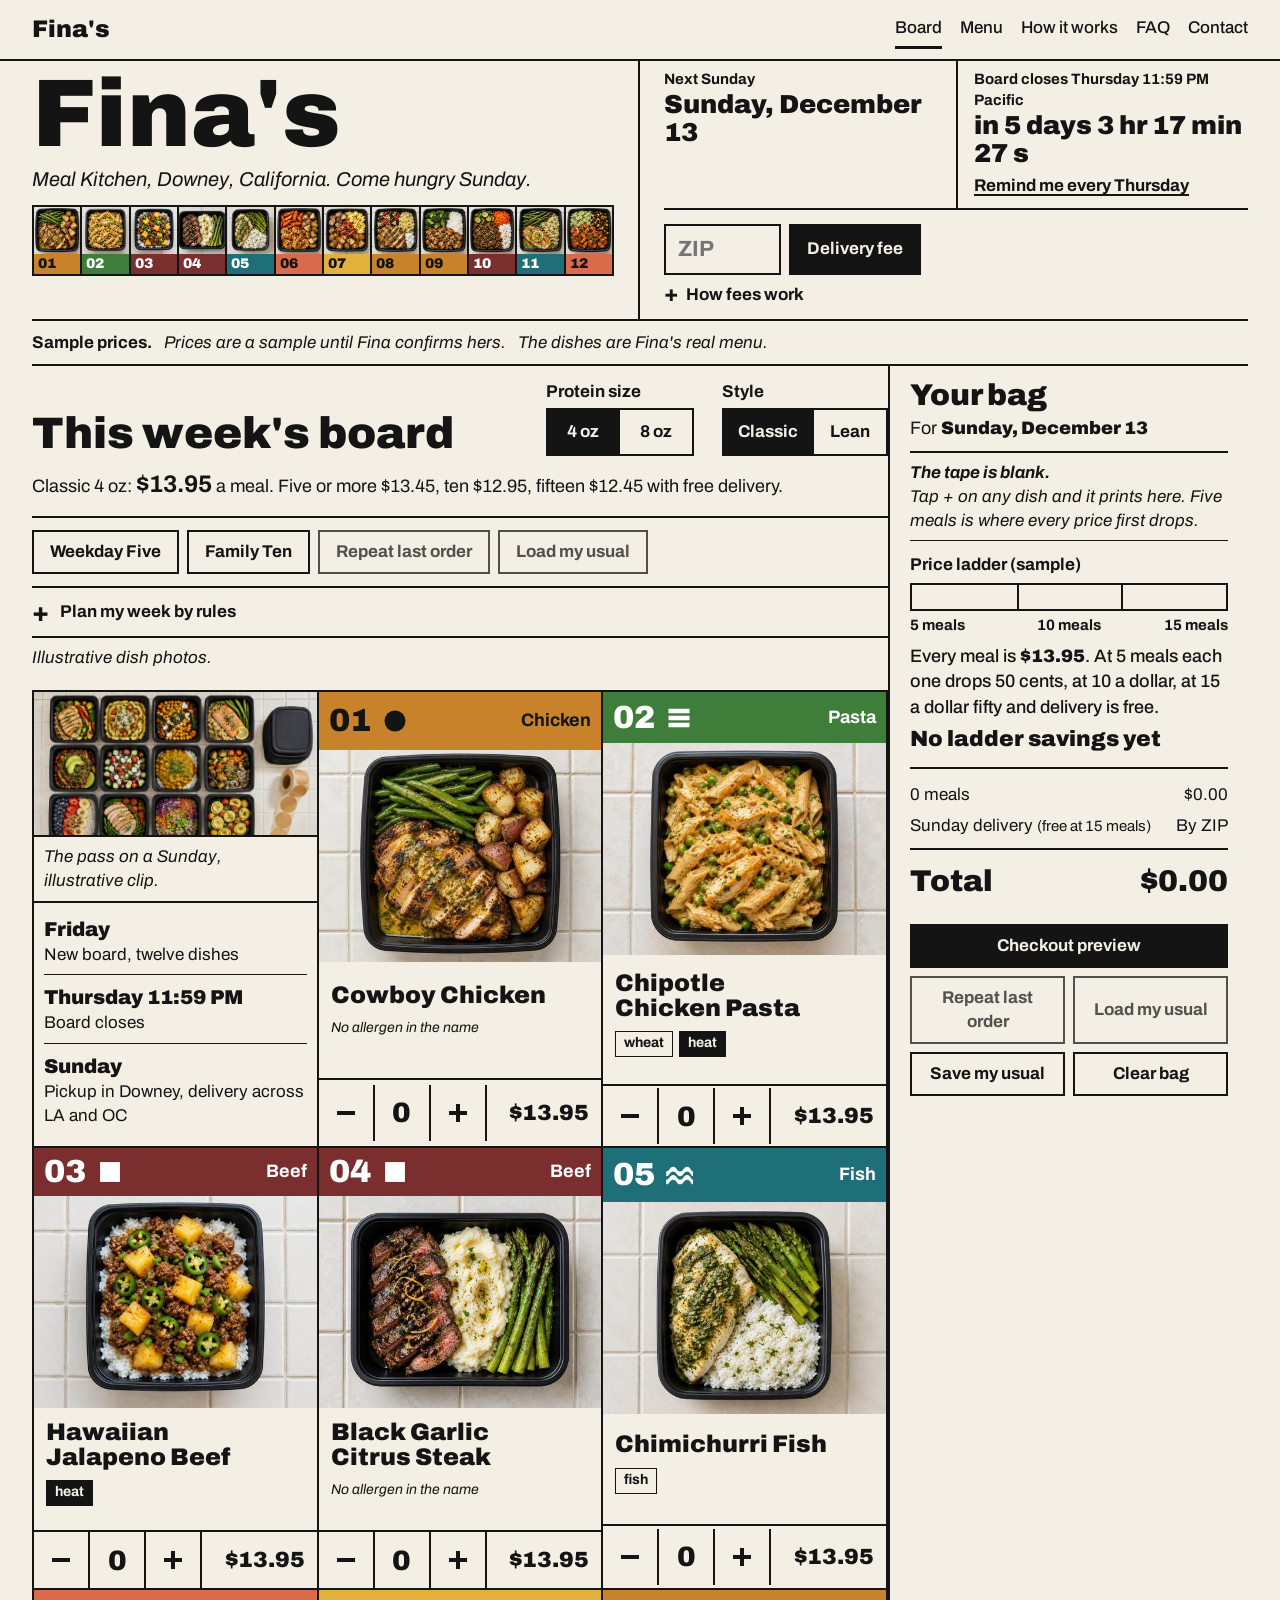
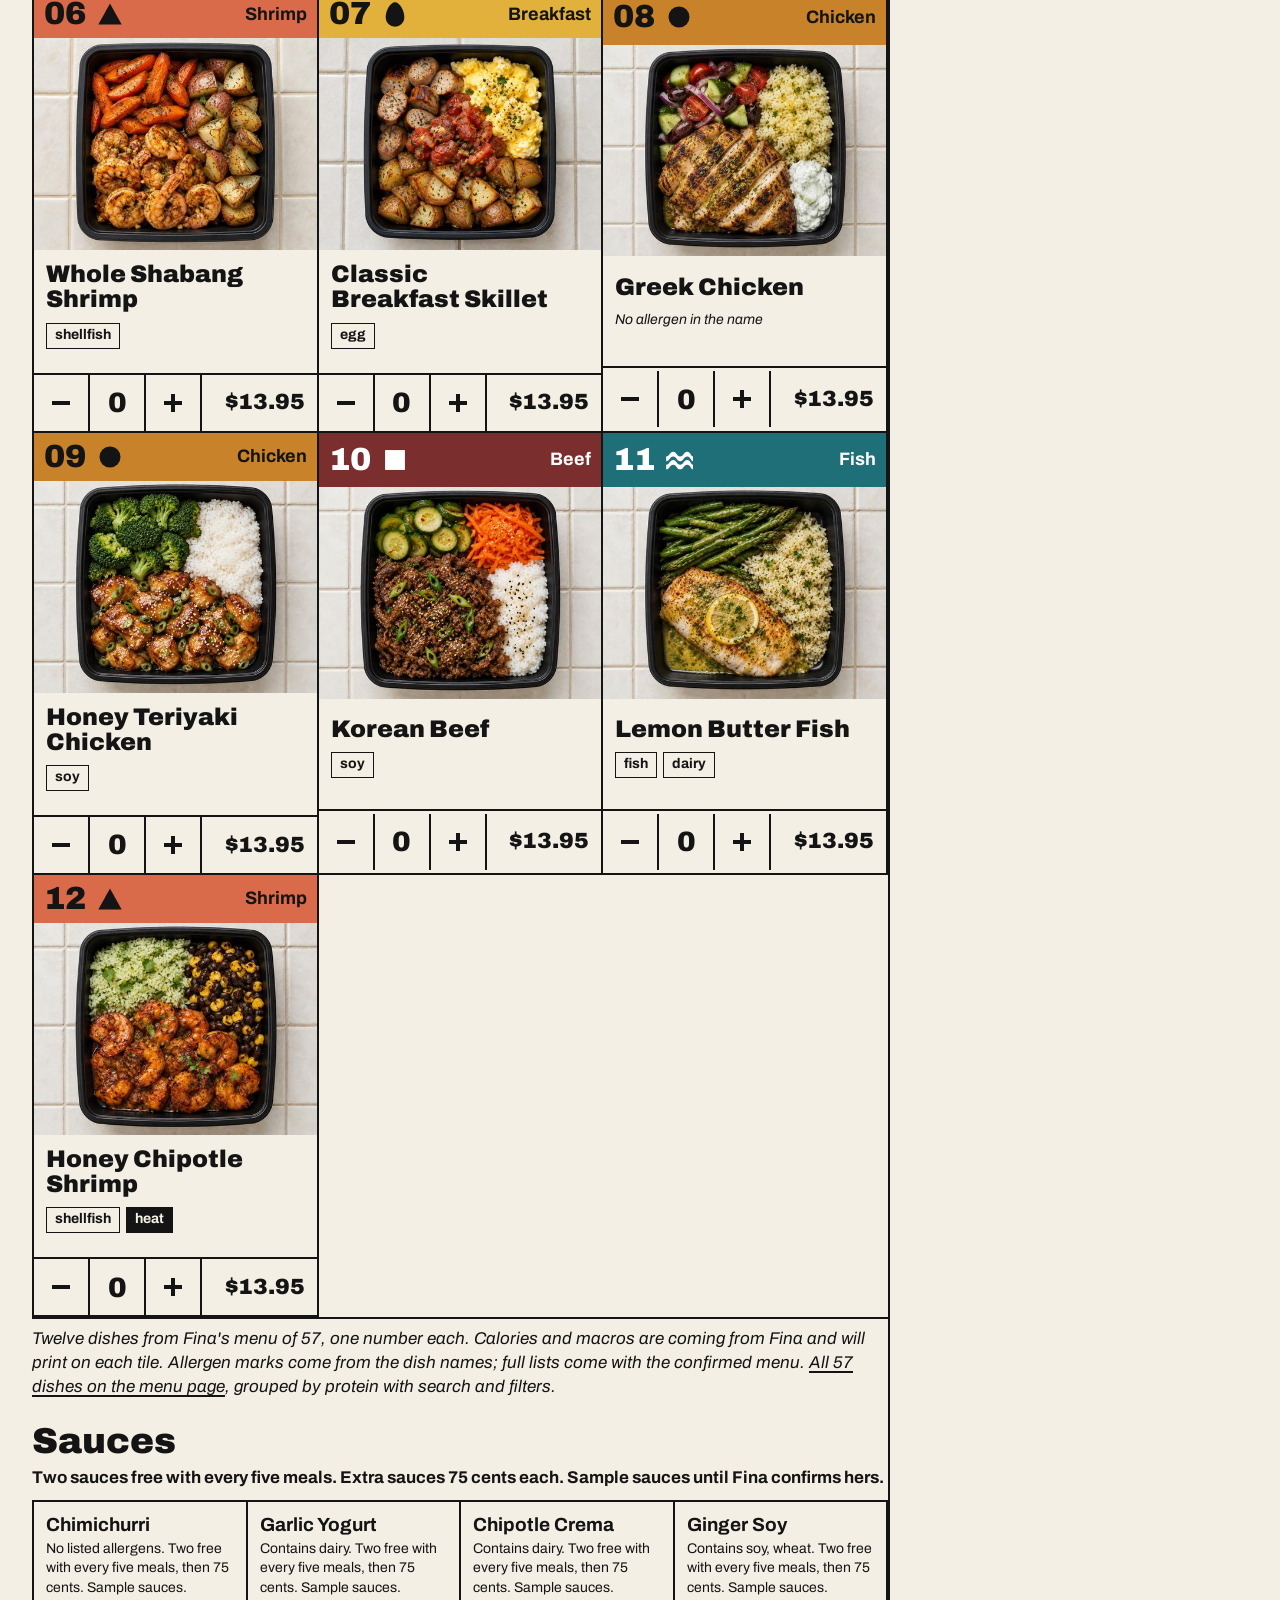
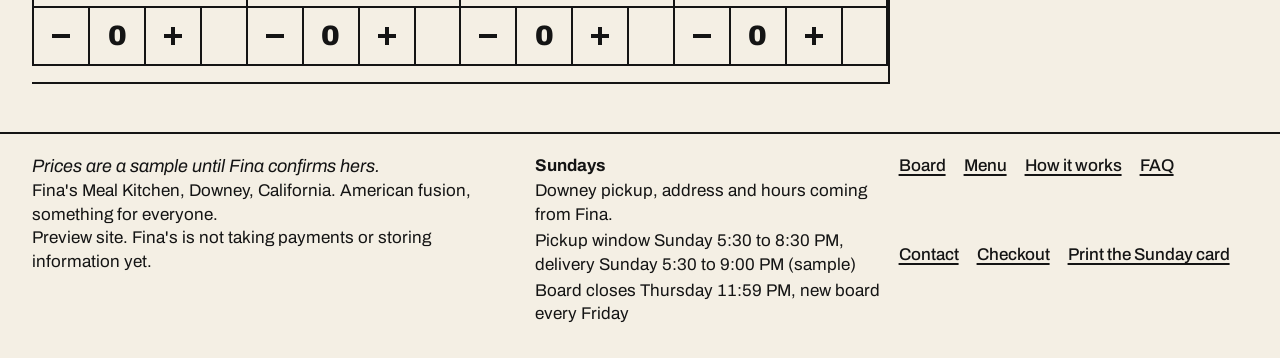
==== commit 95b4e33c: "Fina's creative and UX pass: all 57 dishes photographed (illustrative), desktop hero fixed (Downey)," ====
--- a/index.html
+++ b/index.html
@@ -7,6 +7,19 @@
 <title>Fina&#x27;s, the Sunday meal board</title>
 <meta name="description" content="Fina&#x27;s Meal Kitchen in Downey, California: pick a size, add dishes, watch the price fall as the bag grows. Order by Thursday 11:59 PM for Sunday pickup or delivery in LA and OC.">
 <meta name="color-scheme" content="light dark">
+<meta name="theme-color" content="#F4EFE4">
+<link rel="icon" href="./favicon.svg" type="image/svg+xml">
+<link rel="apple-touch-icon" href="./apple-touch-icon.png">
+<meta property="og:type" content="website">
+<meta property="og:site_name" content="Fina's Meal Kitchen">
+<meta property="og:title" content="Fina&#x27;s, the Sunday meal board">
+<meta property="og:description" content="Fina&#x27;s Meal Kitchen in Downey, California: pick a size, add dishes, watch the price fall as the bag grows. Order by Thursday 11:59 PM for Sunday pickup or delivery in LA and OC.">
+<meta property="og:url" content="https://gordonusc.github.io/finas/">
+<meta property="og:image" content="https://gordonusc.github.io/finas/img/og.jpg">
+<meta property="og:image:width" content="1200">
+<meta property="og:image:height" content="630">
+<meta property="og:image:alt" content="Fina's Sunday meal board: twelve dishes a week, order by Thursday, Sunday in Downey. Illustrative photo.">
+<meta name="twitter:card" content="summary_large_image">
 <link rel="preconnect" href="https://fonts.googleapis.com">
 <link rel="preconnect" href="https://fonts.gstatic.com" crossorigin>
 <link rel="stylesheet" href="https://fonts.googleapis.com/css2?family=Archivo:ital,wght@0,400;0,500;0,700;0,900;1,400;1,700&amp;display=swap">
@@ -39,7 +52,8 @@
   <section class="hero" aria-label="This week">
     <div class="hero-name">
       <h1>Fina's</h1>
-      <p>Meal Kitchen, <span class="long">Downey, California</span><span class="short">Downey</span>. <em><span class="long">Pick a size, add dishes, watch the price fall. </span>Come hungry Sunday.</em></p>
+      <p>Meal Kitchen, <span class="long">Downey, California</span><span class="short">Downey</span>. <em>Come hungry Sunday.</em></p>
+      <ol class="hero-strip" aria-label="This week's twelve dishes, jump to one"><li><a href="#d-cowboy-chicken" style="background:var(--chicken);color:var(--on-chicken)"><img src="./img/t/dish-1.jpg" width="480" height="360" alt="" loading="lazy" decoding="async" onerror="this.hidden=true"><span class="n">01</span><span class="visually-hidden">Cowboy Chicken</span></a></li><li><a href="#d-chipotle-chicken-pasta" style="background:var(--pasta);color:var(--on-pasta)"><img src="./img/t/dish-2.jpg" width="480" height="360" alt="" loading="lazy" decoding="async" onerror="this.hidden=true"><span class="n">02</span><span class="visually-hidden">Chipotle Chicken Pasta</span></a></li><li><a href="#d-hawaiian-jalapeno-beef" style="background:var(--beef);color:var(--on-beef)"><img src="./img/t/dish-3.jpg" width="480" height="360" alt="" loading="lazy" decoding="async" onerror="this.hidden=true"><span class="n">03</span><span class="visually-hidden">Hawaiian Jalapeno Beef</span></a></li><li><a href="#d-black-garlic-citrus-steak" style="background:var(--beef);color:var(--on-beef)"><img src="./img/t/dish-4.jpg" width="480" height="360" alt="" loading="lazy" decoding="async" onerror="this.hidden=true"><span class="n">04</span><span class="visually-hidden">Black Garlic Citrus Steak</span></a></li><li><a href="#d-chimichurri-fish" style="background:var(--fish);color:var(--on-fish)"><img src="./img/t/dish-5.jpg" width="480" height="360" alt="" loading="lazy" decoding="async" onerror="this.hidden=true"><span class="n">05</span><span class="visually-hidden">Chimichurri Fish</span></a></li><li><a href="#d-whole-shabang-shrimp" style="background:var(--shrimp);color:var(--on-shrimp)"><img src="./img/t/dish-6.jpg" width="480" height="360" alt="" loading="lazy" decoding="async" onerror="this.hidden=true"><span class="n">06</span><span class="visually-hidden">Whole Shabang Shrimp</span></a></li><li><a href="#d-classic-breakfast-skillet" style="background:var(--breakfast);color:var(--on-breakfast)"><img src="./img/t/dish-8.jpg" width="480" height="360" alt="" loading="lazy" decoding="async" onerror="this.hidden=true"><span class="n">07</span><span class="visually-hidden">Classic Breakfast Skillet</span></a></li><li><a href="#d-greek-chicken" style="background:var(--chicken);color:var(--on-chicken)"><img src="./img/t/dish-g8.jpg" width="480" height="360" alt="" loading="lazy" decoding="async" onerror="this.hidden=true"><span class="n">08</span><span class="visually-hidden">Greek Chicken</span></a></li><li><a href="#d-honey-teriyaki-chicken" style="background:var(--chicken);color:var(--on-chicken)"><img src="./img/t/dish-g9.jpg" width="480" height="360" alt="" loading="lazy" decoding="async" onerror="this.hidden=true"><span class="n">09</span><span class="visually-hidden">Honey Teriyaki Chicken</span></a></li><li><a href="#d-korean-beef" style="background:var(--beef);color:var(--on-beef)"><img src="./img/t/dish-g10.jpg" width="480" height="360" alt="" loading="lazy" decoding="async" onerror="this.hidden=true"><span class="n">10</span><span class="visually-hidden">Korean Beef</span></a></li><li><a href="#d-lemon-butter-fish" style="background:var(--fish);color:var(--on-fish)"><img src="./img/t/dish-g11.jpg" width="480" height="360" alt="" loading="lazy" decoding="async" onerror="this.hidden=true"><span class="n">11</span><span class="visually-hidden">Lemon Butter Fish</span></a></li><li><a href="#d-honey-chipotle-shrimp" style="background:var(--shrimp);color:var(--on-shrimp)"><img src="./img/t/dish-g12.jpg" width="480" height="360" alt="" loading="lazy" decoding="async" onerror="this.hidden=true"><span class="n">12</span><span class="visually-hidden">Honey Chipotle Shrimp</span></a></li></ol>
     </div>
     <div class="hero-facts">
       <div class="fact when">
@@ -50,7 +64,7 @@
       <div class="fact closes">
         <span class="k">Board closes Thursday 11:59 PM Pacific</span>
         <span class="v js-only" data-countdown>counting</span>
-        <span class="s">Order any day. New board every Friday.</span>
+        <a class="remind" href="./finas-thursday-reminder.ics" download>Remind me every Thursday</a>
       </div>
       <div class="fact zip">
         <form class="zip-form js-only" aria-label="Delivery check">
@@ -139,7 +153,7 @@
           </dl>
         </div>
         
-<article class="tile" data-dish data-id="cowboy-chicken" data-name="Cowboy Chicken" data-kind="chicken" data-al="" data-spicy="0" data-qty="0">
+<article class="tile" id="d-cowboy-chicken" data-dish data-id="cowboy-chicken" data-name="Cowboy Chicken" data-kind="chicken" data-al="" data-spicy="0" data-qty="0">
   <div class="tile-head" style="background:var(--chicken);color:var(--on-chicken)">
     <span class="num">01</span>
     <svg class="pict" aria-hidden="true"><use href="#p-circle"/></svg>
@@ -147,7 +161,7 @@
   </div>
   <div class="tile-img" style="background:var(--chicken);color:var(--on-chicken)">
     <svg class="pict-big" aria-hidden="true"><use href="#p-circle"/></svg>
-    <img src="./img/dish-1.jpg" width="600" height="450" alt="Cowboy Chicken, illustrative" loading="lazy" decoding="async" onerror="this.hidden=true">
+    <img src="./img/dish-1.jpg" srcset="./img/t/dish-1.jpg 480w, ./img/dish-1.jpg 1200w" sizes="(max-width: 639px) 104px, (max-width: 1239px) 34vw, 22vw" width="600" height="450" alt="Cowboy Chicken, illustrative" loading="lazy" decoding="async" onerror="this.hidden=true">
   </div>
   <div class="tile-body">
     <h3>Cowboy Chicken</h3>
@@ -160,7 +174,7 @@
     <span class="price" data-price>$13.95</span>
   </div>
 </article>
-<article class="tile" data-dish data-id="chipotle-chicken-pasta" data-name="Chipotle Chicken Pasta" data-kind="pasta" data-al="wheat" data-spicy="1" data-qty="0">
+<article class="tile" id="d-chipotle-chicken-pasta" data-dish data-id="chipotle-chicken-pasta" data-name="Chipotle Chicken Pasta" data-kind="pasta" data-al="wheat" data-spicy="1" data-qty="0">
   <div class="tile-head" style="background:var(--pasta);color:var(--on-pasta)">
     <span class="num">02</span>
     <svg class="pict" aria-hidden="true"><use href="#p-ribbon"/></svg>
@@ -168,7 +182,7 @@
   </div>
   <div class="tile-img" style="background:var(--pasta);color:var(--on-pasta)">
     <svg class="pict-big" aria-hidden="true"><use href="#p-ribbon"/></svg>
-    <img src="./img/dish-2.jpg" width="600" height="450" alt="Chipotle Chicken Pasta, illustrative" loading="lazy" decoding="async" onerror="this.hidden=true">
+    <img src="./img/dish-2.jpg" srcset="./img/t/dish-2.jpg 480w, ./img/dish-2.jpg 1200w" sizes="(max-width: 639px) 104px, (max-width: 1239px) 34vw, 22vw" width="600" height="450" alt="Chipotle Chicken Pasta, illustrative" loading="lazy" decoding="async" onerror="this.hidden=true">
   </div>
   <div class="tile-body">
     <h3>Chipotle Chicken Pasta</h3>
@@ -181,7 +195,7 @@
     <span class="price" data-price>$13.95</span>
   </div>
 </article>
-<article class="tile" data-dish data-id="hawaiian-jalapeno-beef" data-name="Hawaiian Jalapeno Beef" data-kind="beef" data-al="" data-spicy="1" data-qty="0">
+<article class="tile" id="d-hawaiian-jalapeno-beef" data-dish data-id="hawaiian-jalapeno-beef" data-name="Hawaiian Jalapeno Beef" data-kind="beef" data-al="" data-spicy="1" data-qty="0">
   <div class="tile-head" style="background:var(--beef);color:var(--on-beef)">
     <span class="num">03</span>
     <svg class="pict" aria-hidden="true"><use href="#p-square"/></svg>
@@ -189,7 +203,7 @@
   </div>
   <div class="tile-img" style="background:var(--beef);color:var(--on-beef)">
     <svg class="pict-big" aria-hidden="true"><use href="#p-square"/></svg>
-    <img src="./img/dish-3.jpg" width="600" height="450" alt="Hawaiian Jalapeno Beef, illustrative" loading="lazy" decoding="async" onerror="this.hidden=true">
+    <img src="./img/dish-3.jpg" srcset="./img/t/dish-3.jpg 480w, ./img/dish-3.jpg 1200w" sizes="(max-width: 639px) 104px, (max-width: 1239px) 34vw, 22vw" width="600" height="450" alt="Hawaiian Jalapeno Beef, illustrative" loading="lazy" decoding="async" onerror="this.hidden=true">
   </div>
   <div class="tile-body">
     <h3>Hawaiian Jalapeno Beef</h3>
@@ -202,7 +216,7 @@
     <span class="price" data-price>$13.95</span>
   </div>
 </article>
-<article class="tile" data-dish data-id="black-garlic-citrus-steak" data-name="Black Garlic Citrus Steak" data-kind="beef" data-al="" data-spicy="0" data-qty="0">
+<article class="tile" id="d-black-garlic-citrus-steak" data-dish data-id="black-garlic-citrus-steak" data-name="Black Garlic Citrus Steak" data-kind="beef" data-al="" data-spicy="0" data-qty="0">
   <div class="tile-head" style="background:var(--beef);color:var(--on-beef)">
     <span class="num">04</span>
     <svg class="pict" aria-hidden="true"><use href="#p-square"/></svg>
@@ -210,7 +224,7 @@
   </div>
   <div class="tile-img" style="background:var(--beef);color:var(--on-beef)">
     <svg class="pict-big" aria-hidden="true"><use href="#p-square"/></svg>
-    <img src="./img/dish-4.jpg" width="600" height="450" alt="Black Garlic Citrus Steak, illustrative" loading="lazy" decoding="async" onerror="this.hidden=true">
+    <img src="./img/dish-4.jpg" srcset="./img/t/dish-4.jpg 480w, ./img/dish-4.jpg 1200w" sizes="(max-width: 639px) 104px, (max-width: 1239px) 34vw, 22vw" width="600" height="450" alt="Black Garlic Citrus Steak, illustrative" loading="lazy" decoding="async" onerror="this.hidden=true">
   </div>
   <div class="tile-body">
     <h3>Black Garlic Citrus Steak</h3>
@@ -223,7 +237,7 @@
     <span class="price" data-price>$13.95</span>
   </div>
 </article>
-<article class="tile" data-dish data-id="chimichurri-fish" data-name="Chimichurri Fish" data-kind="fish" data-al="fish" data-spicy="0" data-qty="0">
+<article class="tile" id="d-chimichurri-fish" data-dish data-id="chimichurri-fish" data-name="Chimichurri Fish" data-kind="fish" data-al="fish" data-spicy="0" data-qty="0">
   <div class="tile-head" style="background:var(--fish);color:var(--on-fish)">
     <span class="num">05</span>
     <svg class="pict" aria-hidden="true"><use href="#p-wave"/></svg>
@@ -231,7 +245,7 @@
   </div>
   <div class="tile-img" style="background:var(--fish);color:var(--on-fish)">
     <svg class="pict-big" aria-hidden="true"><use href="#p-wave"/></svg>
-    <img src="./img/dish-5.jpg" width="600" height="450" alt="Chimichurri Fish, illustrative" loading="lazy" decoding="async" onerror="this.hidden=true">
+    <img src="./img/dish-5.jpg" srcset="./img/t/dish-5.jpg 480w, ./img/dish-5.jpg 1200w" sizes="(max-width: 639px) 104px, (max-width: 1239px) 34vw, 22vw" width="600" height="450" alt="Chimichurri Fish, illustrative" loading="lazy" decoding="async" onerror="this.hidden=true">
   </div>
   <div class="tile-body">
     <h3>Chimichurri Fish</h3>
@@ -244,7 +258,7 @@
     <span class="price" data-price>$13.95</span>
   </div>
 </article>
-<article class="tile" data-dish data-id="whole-shabang-shrimp" data-name="Whole Shabang Shrimp" data-kind="shrimp" data-al="shellfish" data-spicy="0" data-qty="0">
+<article class="tile" id="d-whole-shabang-shrimp" data-dish data-id="whole-shabang-shrimp" data-name="Whole Shabang Shrimp" data-kind="shrimp" data-al="shellfish" data-spicy="0" data-qty="0">
   <div class="tile-head" style="background:var(--shrimp);color:var(--on-shrimp)">
     <span class="num">06</span>
     <svg class="pict" aria-hidden="true"><use href="#p-triangle"/></svg>
@@ -252,7 +266,7 @@
   </div>
   <div class="tile-img" style="background:var(--shrimp);color:var(--on-shrimp)">
     <svg class="pict-big" aria-hidden="true"><use href="#p-triangle"/></svg>
-    <img src="./img/dish-6.jpg" width="600" height="450" alt="Whole Shabang Shrimp, illustrative" loading="lazy" decoding="async" onerror="this.hidden=true">
+    <img src="./img/dish-6.jpg" srcset="./img/t/dish-6.jpg 480w, ./img/dish-6.jpg 1200w" sizes="(max-width: 639px) 104px, (max-width: 1239px) 34vw, 22vw" width="600" height="450" alt="Whole Shabang Shrimp, illustrative" loading="lazy" decoding="async" onerror="this.hidden=true">
   </div>
   <div class="tile-body">
     <h3>Whole Shabang Shrimp</h3>
@@ -265,7 +279,7 @@
     <span class="price" data-price>$13.95</span>
   </div>
 </article>
-<article class="tile" data-dish data-id="classic-breakfast-skillet" data-name="Classic Breakfast Skillet" data-kind="breakfast" data-al="egg" data-spicy="0" data-qty="0">
+<article class="tile" id="d-classic-breakfast-skillet" data-dish data-id="classic-breakfast-skillet" data-name="Classic Breakfast Skillet" data-kind="breakfast" data-al="egg" data-spicy="0" data-qty="0">
   <div class="tile-head" style="background:var(--breakfast);color:var(--on-breakfast)">
     <span class="num">07</span>
     <svg class="pict" aria-hidden="true"><use href="#p-egg"/></svg>
@@ -273,7 +287,7 @@
   </div>
   <div class="tile-img" style="background:var(--breakfast);color:var(--on-breakfast)">
     <svg class="pict-big" aria-hidden="true"><use href="#p-egg"/></svg>
-    <img src="./img/dish-8.jpg" width="600" height="450" alt="Classic Breakfast Skillet, illustrative" loading="lazy" decoding="async" onerror="this.hidden=true">
+    <img src="./img/dish-8.jpg" srcset="./img/t/dish-8.jpg 480w, ./img/dish-8.jpg 1200w" sizes="(max-width: 639px) 104px, (max-width: 1239px) 34vw, 22vw" width="600" height="450" alt="Classic Breakfast Skillet, illustrative" loading="lazy" decoding="async" onerror="this.hidden=true">
   </div>
   <div class="tile-body">
     <h3>Classic Breakfast Skillet</h3>
@@ -286,7 +300,7 @@
     <span class="price" data-price>$13.95</span>
   </div>
 </article>
-<article class="tile" data-dish data-id="greek-chicken" data-name="Greek Chicken" data-kind="chicken" data-al="" data-spicy="0" data-qty="0">
+<article class="tile" id="d-greek-chicken" data-dish data-id="greek-chicken" data-name="Greek Chicken" data-kind="chicken" data-al="" data-spicy="0" data-qty="0">
   <div class="tile-head" style="background:var(--chicken);color:var(--on-chicken)">
     <span class="num">08</span>
     <svg class="pict" aria-hidden="true"><use href="#p-circle"/></svg>
@@ -294,7 +308,7 @@
   </div>
   <div class="tile-img" style="background:var(--chicken);color:var(--on-chicken)">
     <svg class="pict-big" aria-hidden="true"><use href="#p-circle"/></svg>
-    
+    <img src="./img/dish-g8.jpg" srcset="./img/t/dish-g8.jpg 480w, ./img/dish-g8.jpg 1200w" sizes="(max-width: 639px) 104px, (max-width: 1239px) 34vw, 22vw" width="600" height="450" alt="Greek Chicken, illustrative" loading="lazy" decoding="async" onerror="this.hidden=true">
   </div>
   <div class="tile-body">
     <h3>Greek Chicken</h3>
@@ -307,7 +321,7 @@
     <span class="price" data-price>$13.95</span>
   </div>
 </article>
-<article class="tile" data-dish data-id="honey-teriyaki-chicken" data-name="Honey Teriyaki Chicken" data-kind="chicken" data-al="soy" data-spicy="0" data-qty="0">
+<article class="tile" id="d-honey-teriyaki-chicken" data-dish data-id="honey-teriyaki-chicken" data-name="Honey Teriyaki Chicken" data-kind="chicken" data-al="soy" data-spicy="0" data-qty="0">
   <div class="tile-head" style="background:var(--chicken);color:var(--on-chicken)">
     <span class="num">09</span>
     <svg class="pict" aria-hidden="true"><use href="#p-circle"/></svg>
@@ -315,7 +329,7 @@
   </div>
   <div class="tile-img" style="background:var(--chicken);color:var(--on-chicken)">
     <svg class="pict-big" aria-hidden="true"><use href="#p-circle"/></svg>
-    
+    <img src="./img/dish-g9.jpg" srcset="./img/t/dish-g9.jpg 480w, ./img/dish-g9.jpg 1200w" sizes="(max-width: 639px) 104px, (max-width: 1239px) 34vw, 22vw" width="600" height="450" alt="Honey Teriyaki Chicken, illustrative" loading="lazy" decoding="async" onerror="this.hidden=true">
   </div>
   <div class="tile-body">
     <h3>Honey Teriyaki Chicken</h3>
@@ -328,7 +342,7 @@
     <span class="price" data-price>$13.95</span>
   </div>
 </article>
-<article class="tile" data-dish data-id="korean-beef" data-name="Korean Beef" data-kind="beef" data-al="soy" data-spicy="0" data-qty="0">
+<article class="tile" id="d-korean-beef" data-dish data-id="korean-beef" data-name="Korean Beef" data-kind="beef" data-al="soy" data-spicy="0" data-qty="0">
   <div class="tile-head" style="background:var(--beef);color:var(--on-beef)">
     <span class="num">10</span>
     <svg class="pict" aria-hidden="true"><use href="#p-square"/></svg>
@@ -336,7 +350,7 @@
   </div>
   <div class="tile-img" style="background:var(--beef);color:var(--on-beef)">
     <svg class="pict-big" aria-hidden="true"><use href="#p-square"/></svg>
-    
+    <img src="./img/dish-g10.jpg" srcset="./img/t/dish-g10.jpg 480w, ./img/dish-g10.jpg 1200w" sizes="(max-width: 639px) 104px, (max-width: 1239px) 34vw, 22vw" width="600" height="450" alt="Korean Beef, illustrative" loading="lazy" decoding="async" onerror="this.hidden=true">
   </div>
   <div class="tile-body">
     <h3>Korean Beef</h3>
@@ -349,7 +363,7 @@
     <span class="price" data-price>$13.95</span>
   </div>
 </article>
-<article class="tile" data-dish data-id="lemon-butter-fish" data-name="Lemon Butter Fish" data-kind="fish" data-al="fish,dairy" data-spicy="0" data-qty="0">
+<article class="tile" id="d-lemon-butter-fish" data-dish data-id="lemon-butter-fish" data-name="Lemon Butter Fish" data-kind="fish" data-al="fish,dairy" data-spicy="0" data-qty="0">
   <div class="tile-head" style="background:var(--fish);color:var(--on-fish)">
     <span class="num">11</span>
     <svg class="pict" aria-hidden="true"><use href="#p-wave"/></svg>
@@ -357,7 +371,7 @@
   </div>
   <div class="tile-img" style="background:var(--fish);color:var(--on-fish)">
     <svg class="pict-big" aria-hidden="true"><use href="#p-wave"/></svg>
-    
+    <img src="./img/dish-g11.jpg" srcset="./img/t/dish-g11.jpg 480w, ./img/dish-g11.jpg 1200w" sizes="(max-width: 639px) 104px, (max-width: 1239px) 34vw, 22vw" width="600" height="450" alt="Lemon Butter Fish, illustrative" loading="lazy" decoding="async" onerror="this.hidden=true">
   </div>
   <div class="tile-body">
     <h3>Lemon Butter Fish</h3>
@@ -370,7 +384,7 @@
     <span class="price" data-price>$13.95</span>
   </div>
 </article>
-<article class="tile" data-dish data-id="honey-chipotle-shrimp" data-name="Honey Chipotle Shrimp" data-kind="shrimp" data-al="shellfish" data-spicy="1" data-qty="0">
+<article class="tile" id="d-honey-chipotle-shrimp" data-dish data-id="honey-chipotle-shrimp" data-name="Honey Chipotle Shrimp" data-kind="shrimp" data-al="shellfish" data-spicy="1" data-qty="0">
   <div class="tile-head" style="background:var(--shrimp);color:var(--on-shrimp)">
     <span class="num">12</span>
     <svg class="pict" aria-hidden="true"><use href="#p-triangle"/></svg>
@@ -378,7 +392,7 @@
   </div>
   <div class="tile-img" style="background:var(--shrimp);color:var(--on-shrimp)">
     <svg class="pict-big" aria-hidden="true"><use href="#p-triangle"/></svg>
-    
+    <img src="./img/dish-g12.jpg" srcset="./img/t/dish-g12.jpg 480w, ./img/dish-g12.jpg 1200w" sizes="(max-width: 639px) 104px, (max-width: 1239px) 34vw, 22vw" width="600" height="450" alt="Honey Chipotle Shrimp, illustrative" loading="lazy" decoding="async" onerror="this.hidden=true">
   </div>
   <div class="tile-body">
     <h3>Honey Chipotle Shrimp</h3>
@@ -442,7 +456,7 @@
   <div class="tape-inner">
     <h2>Your bag</h2>
     <p class="sunday">For <strong data-sunday>the Sunday after the Thursday close</strong></p>
-    <ul class="lines"><li class="empty">Nothing on the tape yet. Add a dish and it prints here.</li></ul>
+    <ul class="lines"><li class="empty"><strong>The tape is blank.</strong> Tap + on any dish and it prints here. Five meals is where every price first drops.</li></ul>
     <div class="ladder">
       <span class="k">Price ladder (sample)</span>
       <div class="therm" role="img" aria-label="Meals toward the 15 meal price break">
--- a/styles.css
+++ b/styles.css
@@ -196,7 +196,6 @@
   .fact .k { font-size: 15px; }
   .fact .v { font-size: 26px; }
   .fact .s { display: none; }
-  .hero-name .long { display: none; }
   .zip-answer:empty { display: none; }
   .zip-table.desk { display: none; }
   .fees { display: block; }
@@ -324,13 +323,13 @@
   .price-line strong { font-size: 18px; }
   .price-line.more { display: none; }
   .fills { padding: 8px 0; }
-  .fills .btn { min-height: 44px; padding: 6px 12px; }
+  .fills .btn { min-height: 44px; padding: 6px 8px; font-size: 15px; }
   .board-main { display: flex; flex-direction: column; }
   .board-main > .board-head { order: 1; }
   .board-main > .tiles { order: 2; }
   .board-main > .tiles-foot { order: 3; }
   .board-main > .caption.before { order: 4; }
-  .board-main > .fills { order: 5; }
+  .board-main > .fills { order: 5; display: grid; grid-template-columns: 1fr 1fr; overflow: visible; }
   .board-main > .plan { order: 6; border-top: 0; }
   .board-main > .caption.after { order: 7; }
   .board-main > .extras { order: 8; }
@@ -560,3 +559,72 @@
   .card-dishes .cn { -webkit-print-color-adjust: exact; print-color-adjust: exact; }
   a { text-decoration: none; }
 }
+
+/* Hero strip: the week's twelve dishes as a printed contact sheet; each cell jumps to its tile */
+.hero-strip { display: none; list-style: none; margin: 0; padding: 0; }
+@media (min-width: 640px) {
+  .hero-strip { display: grid; grid-template-columns: repeat(12, minmax(0, 1fr)); border-top: var(--rule); border-left: var(--rule); margin: 10px 0 8px; max-width: 720px; }
+  .hero-strip li { border-right: var(--rule); border-bottom: var(--rule); }
+  .hero-strip a { display: block; text-decoration: none; }
+  .hero-strip img { width: 100%; aspect-ratio: 1; object-fit: cover; }
+  .hero-strip .n { display: block; font-weight: 900; font-size: 14px; line-height: 1; padding: 3px 4px; }
+  .hero-strip a:hover img, .hero-strip a:focus-visible img { opacity: 0.8; }
+}
+@media (min-width: 1000px) { .hero-strip { margin: 12px 0 0; } }
+.tile { scroll-margin-top: 12px; }
+.fact .remind { display: inline-block; font-weight: 700; padding: 6px 0 2px; }
+@media (max-width: 639px) { .fact .remind { padding: 0; font-size: 15px; } }
+
+/* How: the week drawn as a ten day line */
+.week { margin: 8px 0 0; max-width: 960px; display: grid; grid-template-columns: repeat(10, minmax(0, 1fr)); border: var(--rule); }
+.week-days { grid-column: 1 / -1; display: grid; grid-template-columns: subgrid; list-style: none; margin: 0; padding: 0; border-bottom: var(--rule); }
+.week-days li { padding: 8px 4px; font-weight: 900; text-align: center; border-right: var(--thin); }
+.week-days li:last-child { border-right: 0; }
+.week-days .thu { background: var(--beef); color: var(--on-beef); }
+.week-days .sun { background: var(--chicken); color: var(--on-chicken); }
+.week-open { grid-column: 1 / 8; grid-row: 2; background: var(--ink); color: var(--board); padding: 10px 8px; font-weight: 700; }
+.week-close { grid-column: 4 / 8; grid-row: 3; text-align: right; padding: 8px 8px 8px 0; font-weight: 700; border-right: 6px solid var(--beef); }
+.week-sun { grid-column: 8 / 11; grid-row: 2 / 4; background: var(--chicken); color: var(--on-chicken); padding: 10px 8px; font-weight: 900; display: flex; align-items: flex-end; }
+.week figcaption { grid-column: 1 / -1; grid-row: 4; padding: 10px 8px; border-top: var(--rule); font-style: italic; }
+.week-remind { display: flex; flex-wrap: wrap; gap: 8px 16px; align-items: center; padding: 16px 0 0; max-width: 960px; }
+@media (max-width: 639px) {
+  .week-days li { font-size: 13px; padding: 6px 0; }
+  .week-open, .week-close, .week-sun { font-size: 15px; }
+  .week-close { grid-column: 1 / 8; }
+}
+
+/* FAQ: every question on one screen first */
+.q-index { border-bottom: var(--rule); padding: 0 0 12px; max-width: 70ch; }
+.q-index ol { margin: 0; padding: 0 0 0 28px; columns: 2 300px; column-gap: 32px; }
+.q-index li { padding: 4px 0; break-inside: avoid; font-weight: 700; }
+.q-index a { display: inline-block; padding: 4px 0; }
+.prose h2[id] { scroll-margin-top: 12px; }
+
+/* Contact: what is real today and what is still coming */
+.ledger { display: grid; grid-template-columns: 1fr; border: var(--rule); margin: 20px 0 8px; max-width: 960px; }
+.ledger > div { padding: 14px 16px; }
+.ledger h2 { font-size: 26px; padding-bottom: 6px; }
+.ledger ul { margin: 0; padding-left: 22px; }
+.ledger li { padding: 4px 0; }
+.ledger .coming { background: var(--breakfast); color: var(--on-breakfast); border-top: var(--rule); }
+@media (min-width: 700px) { .ledger { grid-template-columns: 1fr 1fr; } .ledger .coming { border-top: 0; border-left: var(--rule); } }
+
+/* Menu: protein jump bar */
+.jump { position: sticky; top: 0; z-index: 5; display: flex; flex-wrap: wrap; gap: 0; background: var(--board); border-bottom: var(--rule); }
+.jump a { display: flex; align-items: center; gap: 8px; min-height: var(--tap); padding: 4px 14px 4px 0; font-weight: 700; text-decoration: none; }
+.jump a:hover { text-decoration: underline; }
+.jump .gk { display: inline-grid; place-items: center; width: 28px; height: 28px; }
+.jump .gk svg { width: 16px; height: 16px; fill: currentColor; }
+.jump .gc { font-weight: 400; }
+.menu-group { scroll-margin-top: 56px; }
+@media (max-width: 639px) { .jump a { padding-right: 10px; font-size: 15px; gap: 6px; } .menu-group { scroll-margin-top: 100px; } }
+
+/* Checkout confirmation photo */
+.confirm-img { margin: 0 0 16px; max-width: 560px; border: var(--rule); }
+.confirm-img figcaption { padding: 6px 10px; font-style: italic; border-top: var(--rule); font-size: 15px; }
+.q-index + .prose > h2:first-child { border-top: 0; margin-top: 0; }
+.confirm dl { margin: 0; }
+.confirm dl div { display: grid; grid-template-columns: minmax(90px, 1fr) 3fr; gap: 0 16px; padding: 10px 0; border-bottom: var(--thin); }
+.confirm dt { font-weight: 700; }
+.confirm dd { margin: 0; }
+.confirm-img { max-width: 440px; }
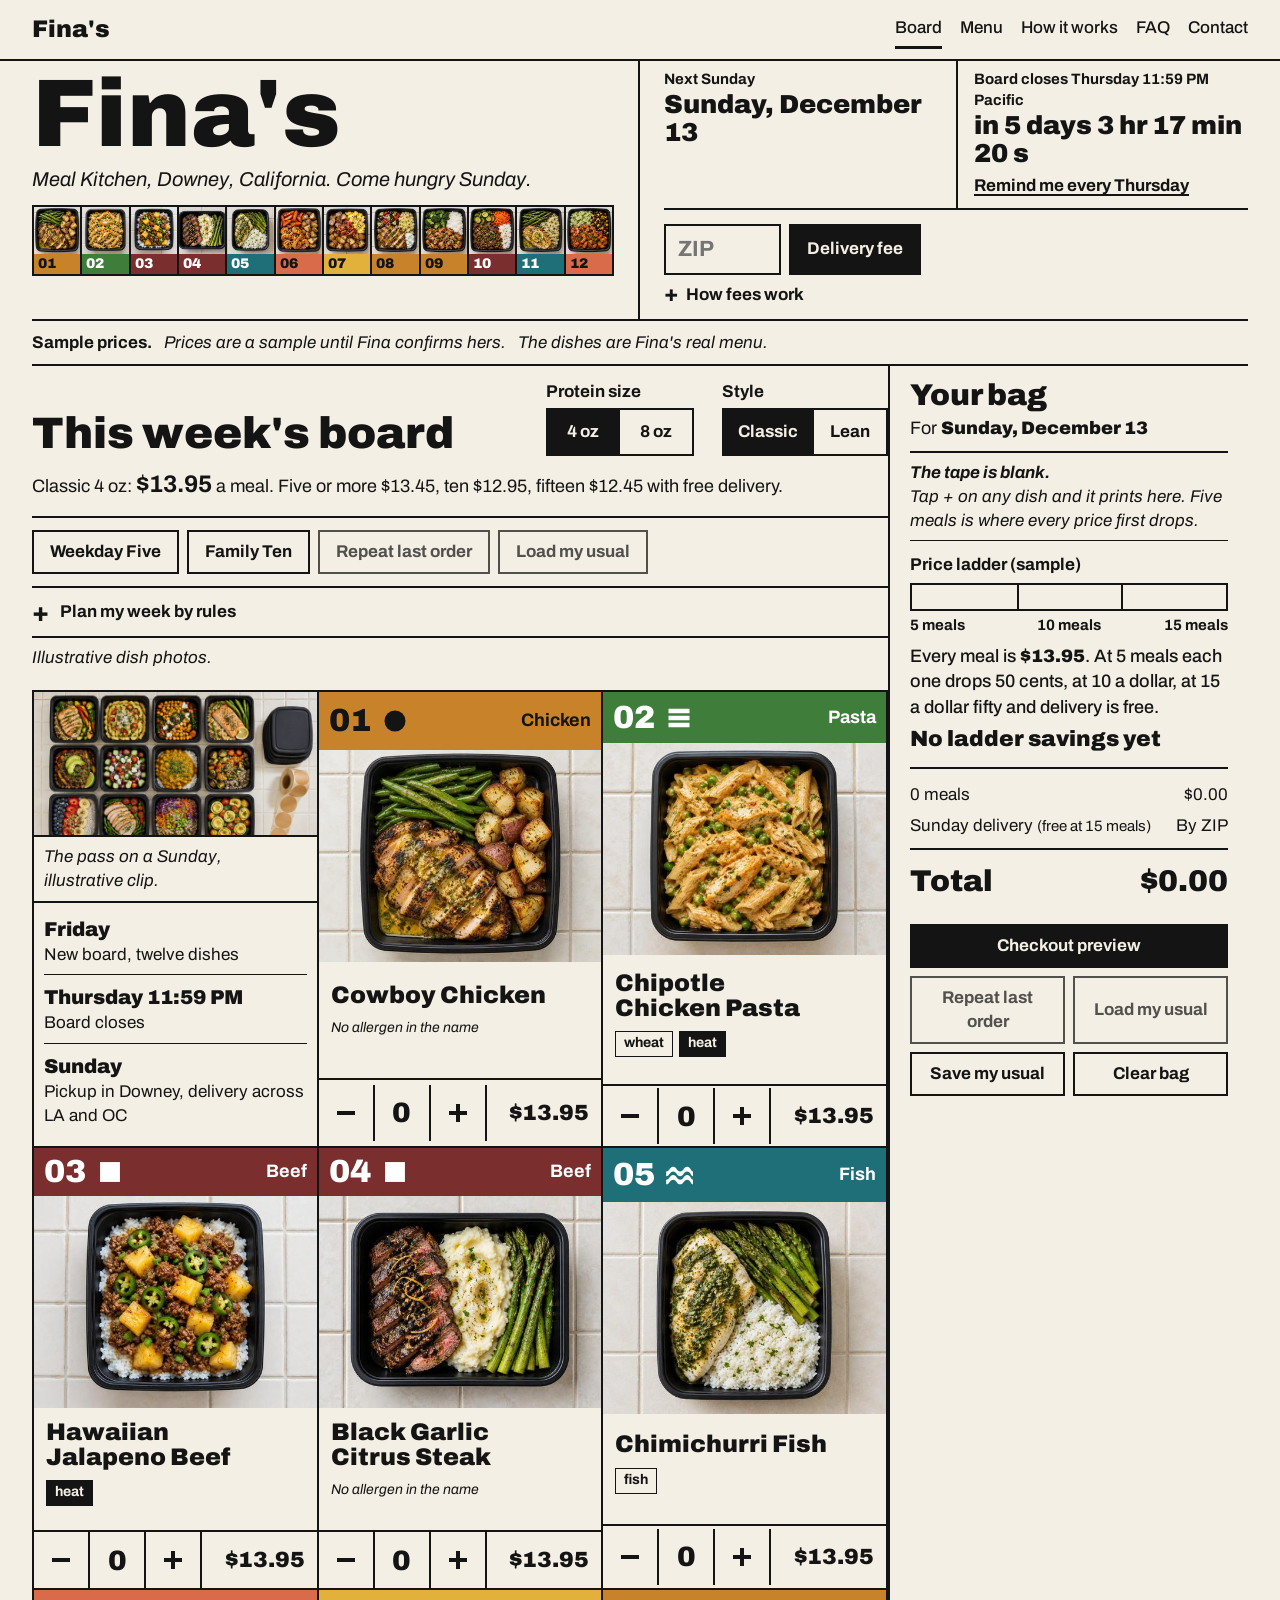
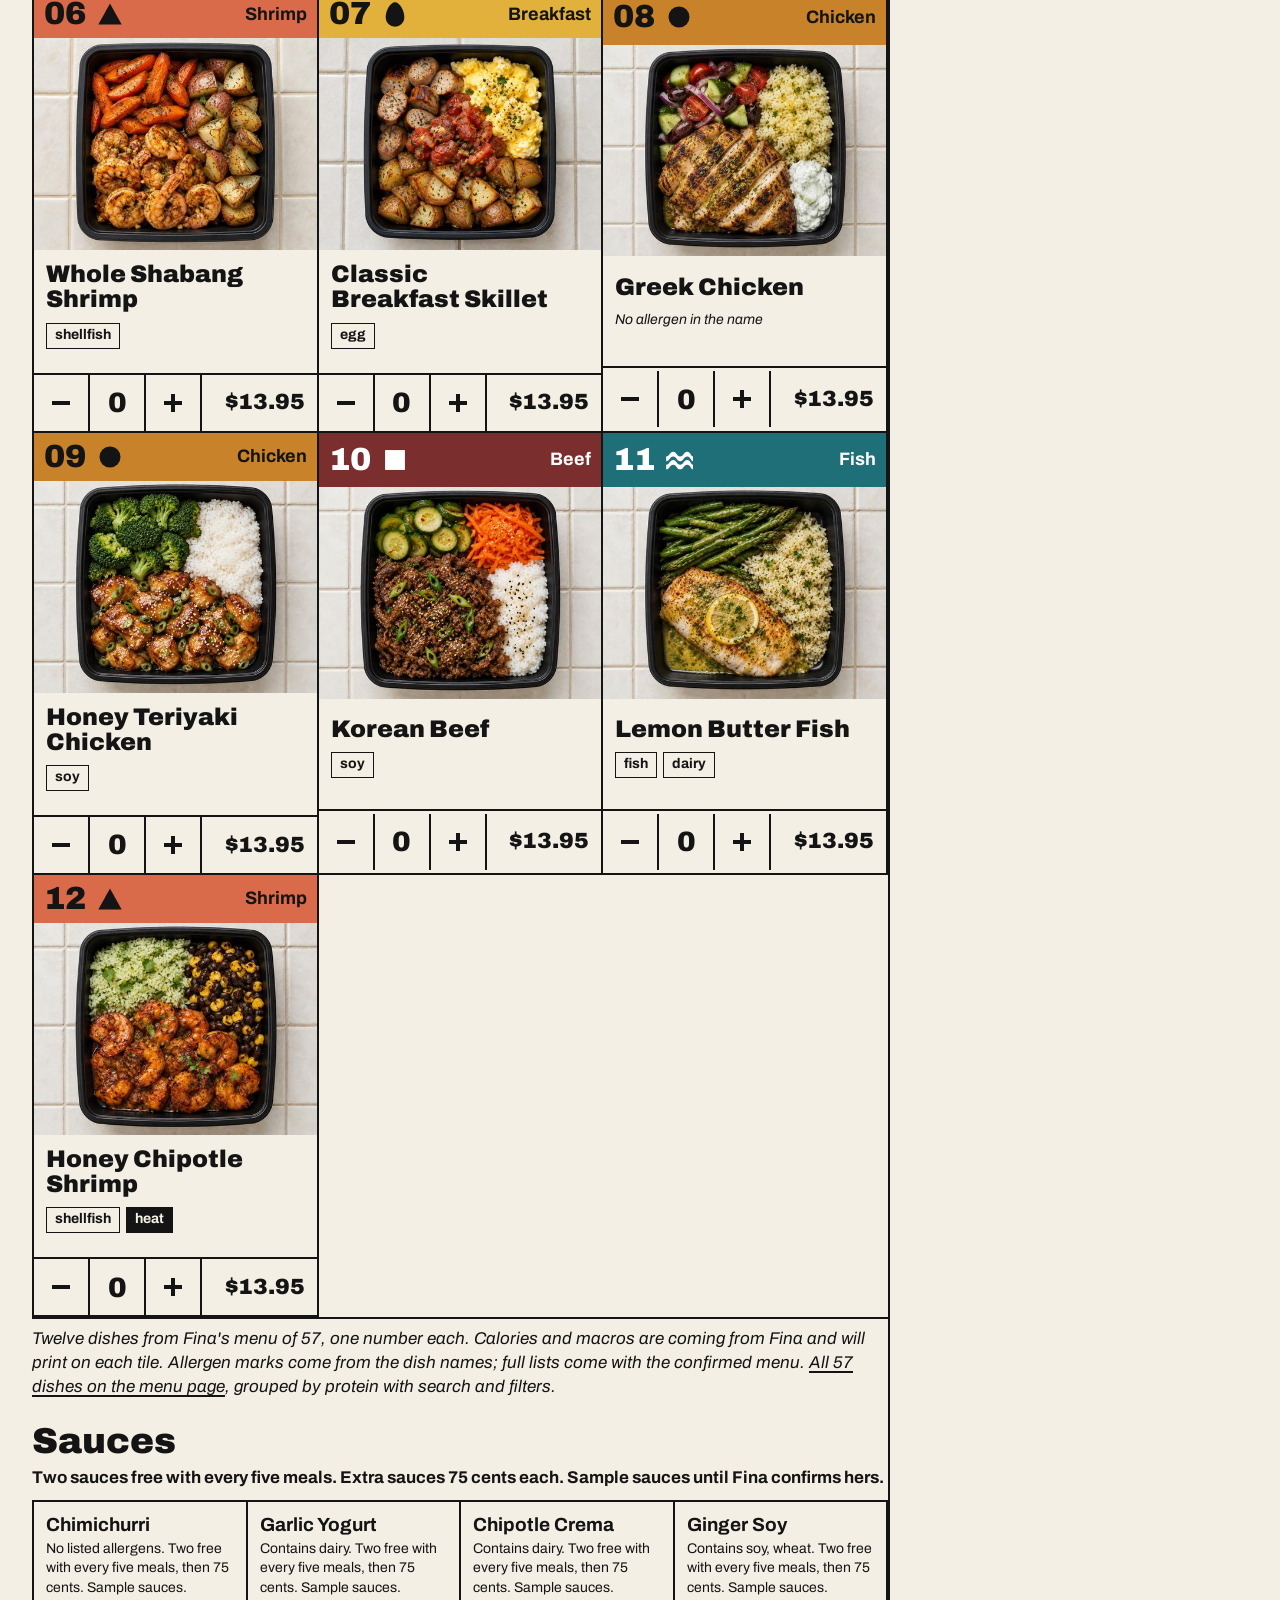
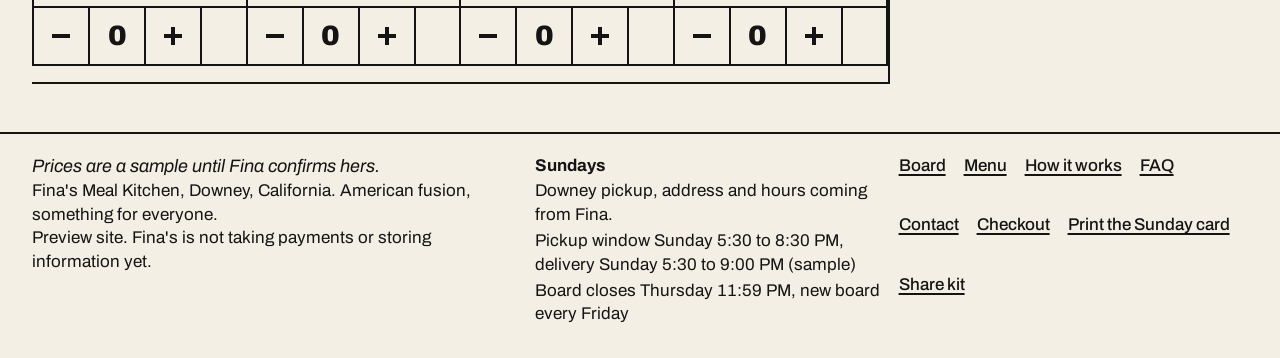
==== commit 603fe06d: "Fina's share kit: Friday post and Thursday story graphics (made in Canva, site photos), captions, fo" ====
--- a/index.html
+++ b/index.html
@@ -512,6 +512,7 @@
     <a href="./contact.html">Contact</a>
     <a href="./checkout.html">Checkout</a>
     <a href="./card.html">Print the Sunday card</a>
+    <a href="./share.html">Share kit</a>
   </nav>
 </footer>
 <script src="./app.js"></script>
--- a/styles.css
+++ b/styles.css
@@ -628,3 +628,12 @@
 .confirm dt { font-weight: 700; }
 .confirm dd { margin: 0; }
 .confirm-img { max-width: 440px; }
+
+/* Share kit: two graphics, each with its caption and a download */
+.kits { display: grid; grid-template-columns: 1fr; gap: 0; border-top: var(--rule); margin-top: 8px; }
+.kit { margin: 0; display: grid; grid-template-columns: 1fr; gap: 12px 24px; padding: 20px 0; border-bottom: var(--rule); }
+.kit img { width: 100%; max-width: 360px; border: var(--rule); }
+.kit h2 { font-size: clamp(26px, 3.2vw, 36px); padding-bottom: 6px; }
+.kit p { padding: 4px 0; max-width: 52ch; }
+.kit-cap { border-left: 6px solid var(--chicken); padding-left: 12px !important; margin: 8px 0; }
+@media (min-width: 760px) { .kit { grid-template-columns: 360px minmax(0, 1fr); align-items: start; } }
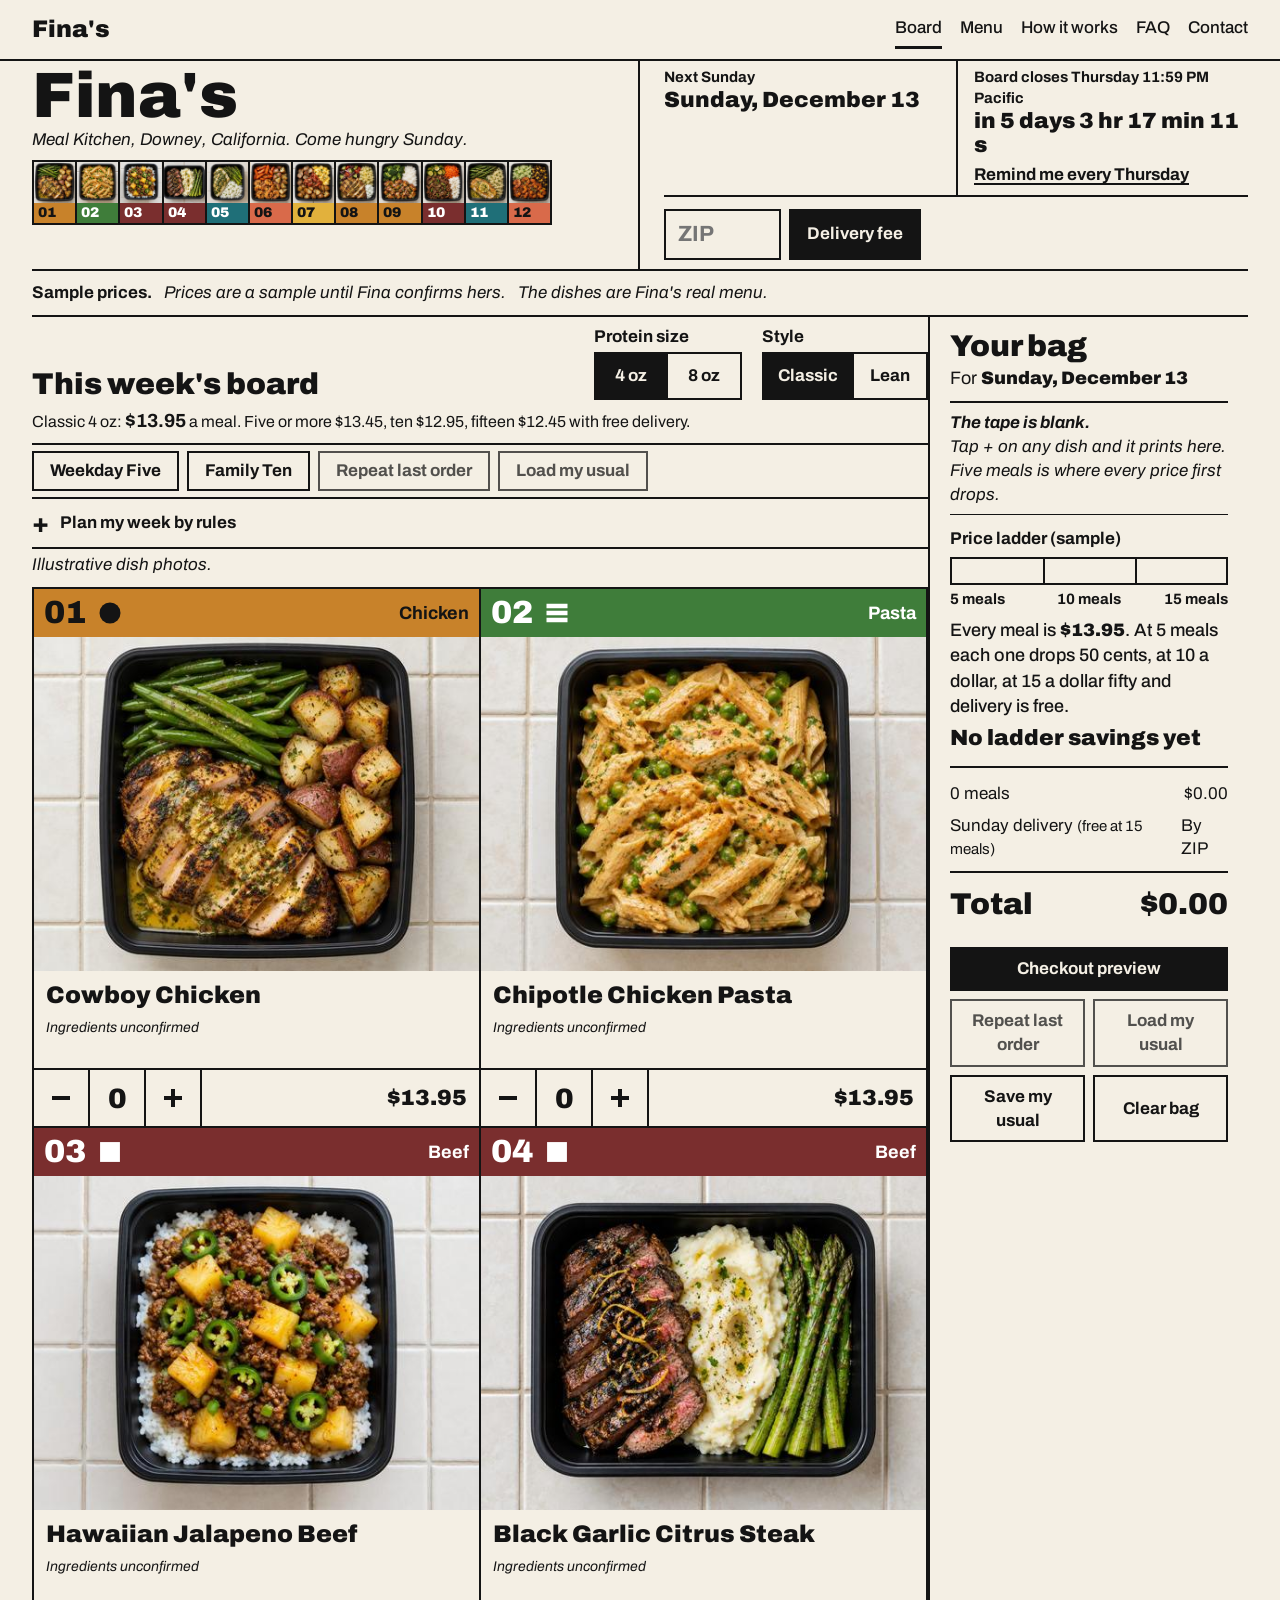
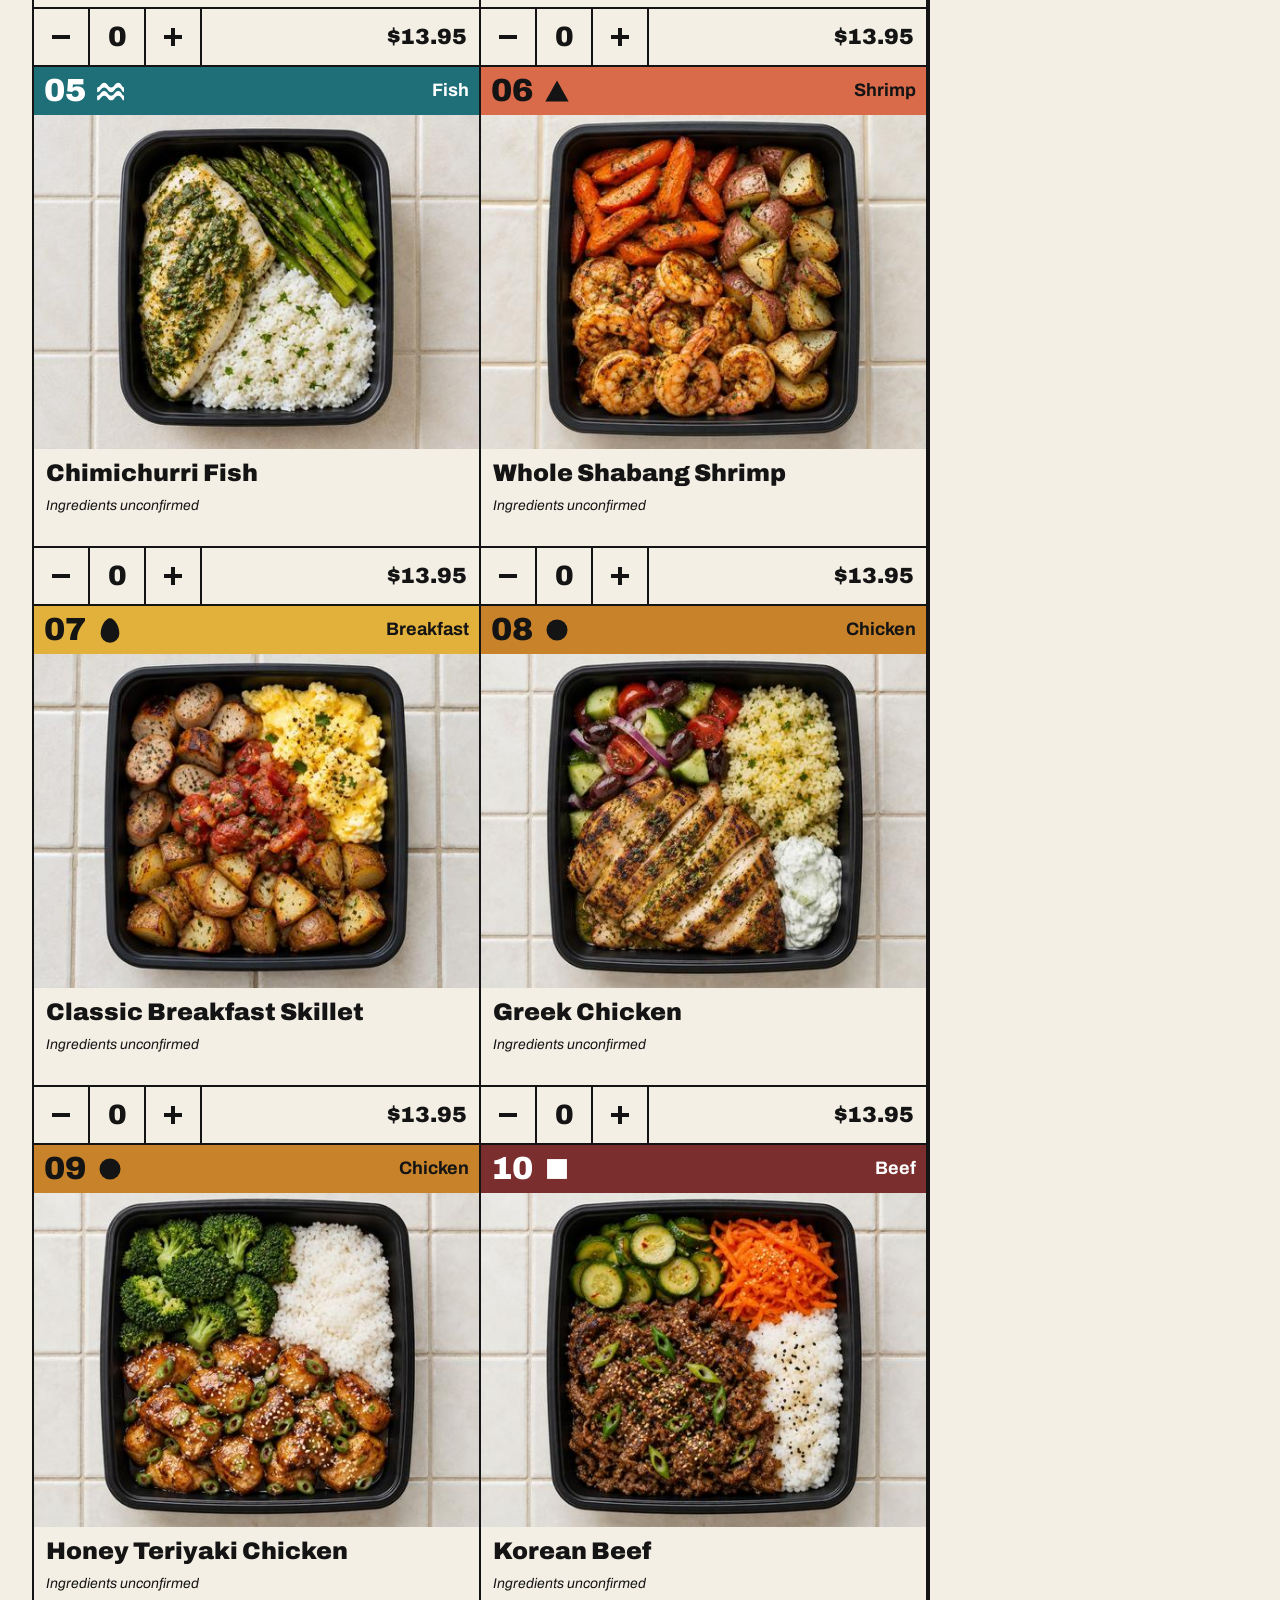
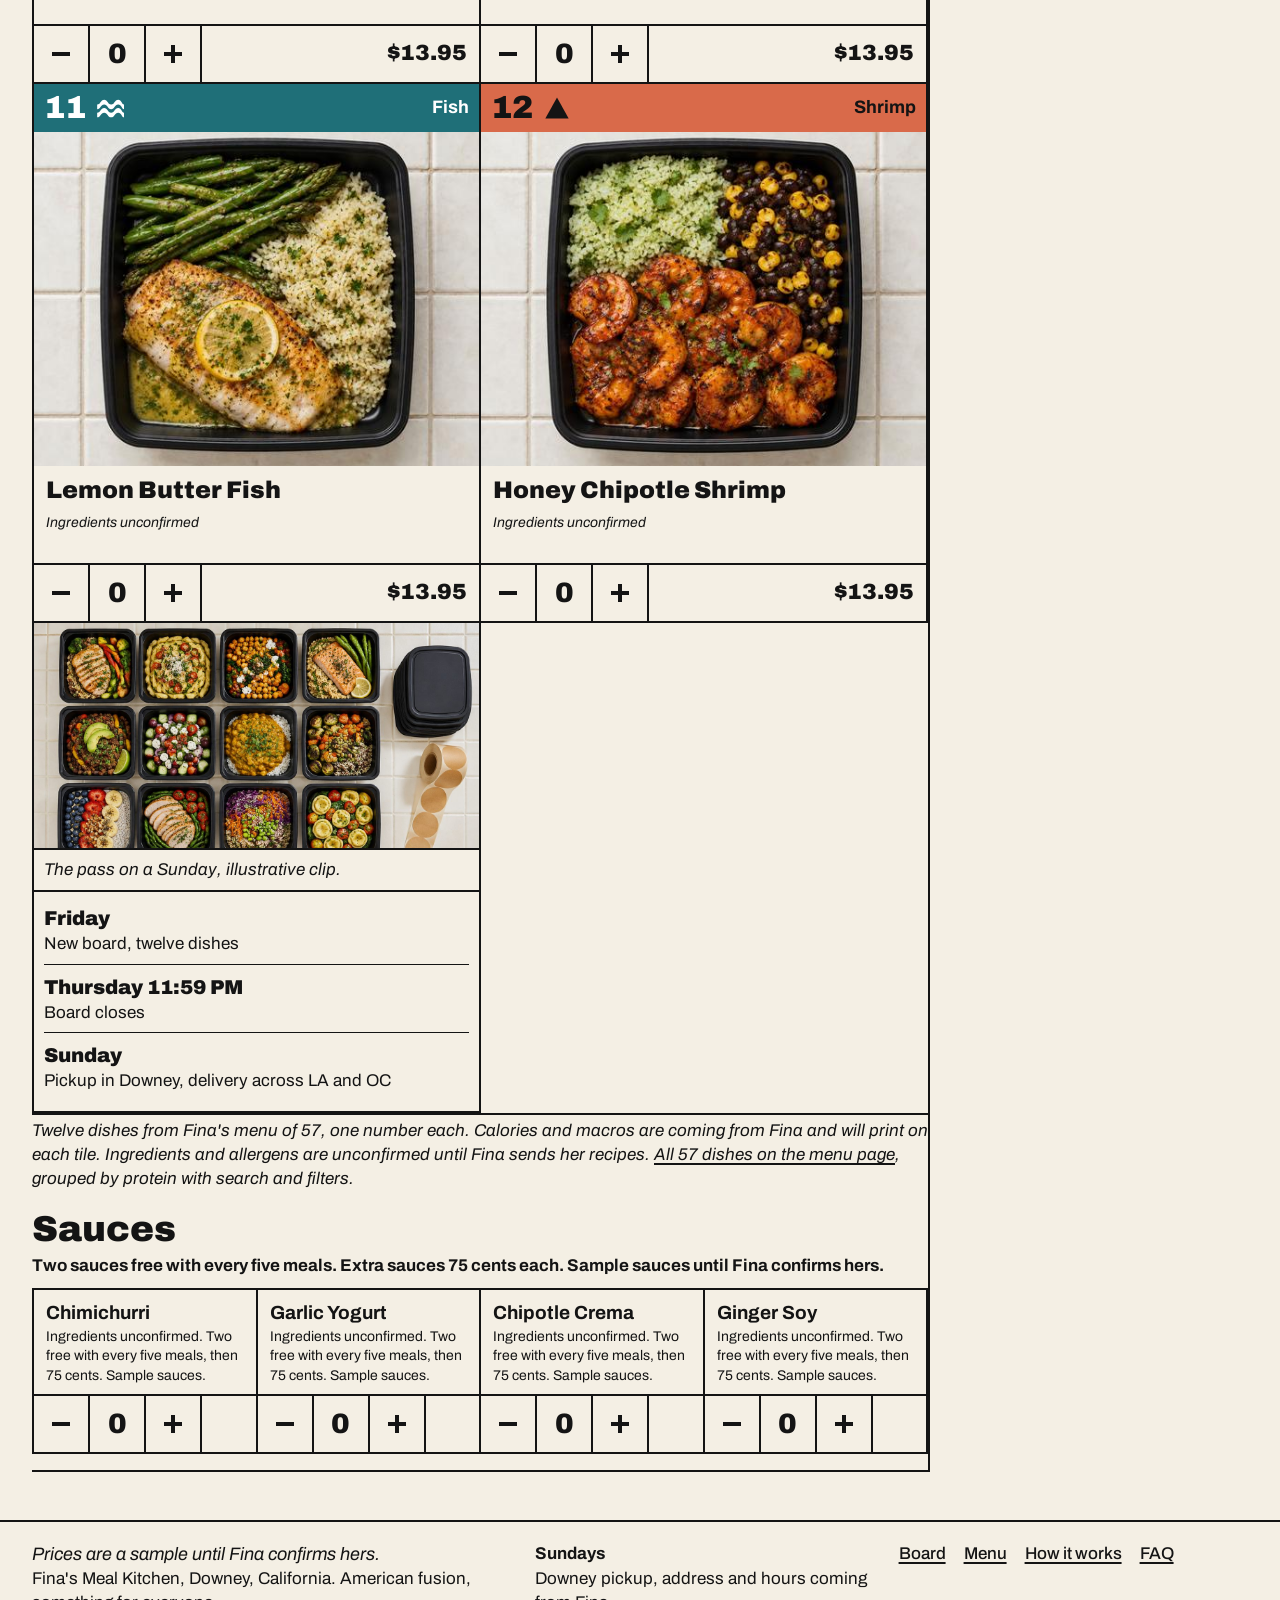
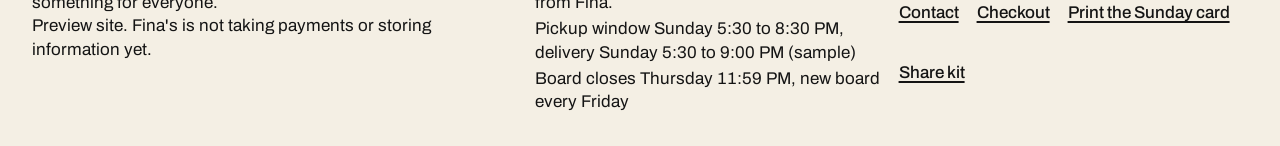
==== commit 8820ae7b: "Fina's corrections per Astra review and Gordon's YES (21:51): every dish and sauce says Ingredients " ====
--- a/index.html
+++ b/index.html
@@ -120,10 +120,9 @@
       <details class="plan js-only">
         <summary>Plan my week by rules</summary>
         <form class="plan-body">
-          <label class="check"><input type="checkbox" name="no-shellfish"><span>No shellfish</span></label>
-          <label class="check"><input type="checkbox" name="no-fish"><span>No fish</span></label>
-          <label class="check"><input type="checkbox" name="no-dairy"><span>No dairy</span></label>
-          <label class="check"><input type="checkbox" name="no-wheat"><span>No wheat</span></label>
+          <label class="check"><input type="checkbox" name="no-shellfish"><span>Skip shrimp dishes</span></label>
+          <label class="check"><input type="checkbox" name="no-fish"><span>Skip fish dishes</span></label>
+          <p class="note">Allergen rules come back once Fina confirms each recipe.</p>
           <label class="check"><input type="checkbox" name="mild"><span>Mild only, skip the dishes with heat in the name</span></label>
           <label class="check"><input type="checkbox" name="under-500" disabled><span>Under 500 calories (switches on when Fina's macros arrive)</span></label>
           <label class="check"><input type="checkbox" name="high-protein" disabled><span>Highest protein first (switches on when Fina's macros arrive)</span></label>
@@ -165,7 +164,7 @@
   </div>
   <div class="tile-body">
     <h3>Cowboy Chicken</h3>
-    <ul class="allergens" aria-label="Allergens and heat"><li class="none">No allergen in the name</li></ul>
+    <ul class="allergens" aria-label="Ingredient information"><li class="none">Ingredients unconfirmed</li></ul>
   </div>
   <div class="ctl">
     <button type="button" class="minus js-only" aria-label="Remove one Cowboy Chicken"><svg aria-hidden="true"><use href="#i-minus"/></svg></button>
@@ -174,7 +173,7 @@
     <span class="price" data-price>$13.95</span>
   </div>
 </article>
-<article class="tile" id="d-chipotle-chicken-pasta" data-dish data-id="chipotle-chicken-pasta" data-name="Chipotle Chicken Pasta" data-kind="pasta" data-al="wheat" data-spicy="1" data-qty="0">
+<article class="tile" id="d-chipotle-chicken-pasta" data-dish data-id="chipotle-chicken-pasta" data-name="Chipotle Chicken Pasta" data-kind="pasta" data-al="" data-spicy="1" data-qty="0">
   <div class="tile-head" style="background:var(--pasta);color:var(--on-pasta)">
     <span class="num">02</span>
     <svg class="pict" aria-hidden="true"><use href="#p-ribbon"/></svg>
@@ -186,7 +185,7 @@
   </div>
   <div class="tile-body">
     <h3>Chipotle Chicken Pasta</h3>
-    <ul class="allergens" aria-label="Allergens and heat"><li>wheat</li><li class="hot">heat</li></ul>
+    <ul class="allergens" aria-label="Ingredient information"><li class="none">Ingredients unconfirmed</li></ul>
   </div>
   <div class="ctl">
     <button type="button" class="minus js-only" aria-label="Remove one Chipotle Chicken Pasta"><svg aria-hidden="true"><use href="#i-minus"/></svg></button>
@@ -207,7 +206,7 @@
   </div>
   <div class="tile-body">
     <h3>Hawaiian Jalapeno Beef</h3>
-    <ul class="allergens" aria-label="Allergens and heat"><li class="hot">heat</li></ul>
+    <ul class="allergens" aria-label="Ingredient information"><li class="none">Ingredients unconfirmed</li></ul>
   </div>
   <div class="ctl">
     <button type="button" class="minus js-only" aria-label="Remove one Hawaiian Jalapeno Beef"><svg aria-hidden="true"><use href="#i-minus"/></svg></button>
@@ -228,7 +227,7 @@
   </div>
   <div class="tile-body">
     <h3>Black Garlic Citrus Steak</h3>
-    <ul class="allergens" aria-label="Allergens and heat"><li class="none">No allergen in the name</li></ul>
+    <ul class="allergens" aria-label="Ingredient information"><li class="none">Ingredients unconfirmed</li></ul>
   </div>
   <div class="ctl">
     <button type="button" class="minus js-only" aria-label="Remove one Black Garlic Citrus Steak"><svg aria-hidden="true"><use href="#i-minus"/></svg></button>
@@ -237,7 +236,7 @@
     <span class="price" data-price>$13.95</span>
   </div>
 </article>
-<article class="tile" id="d-chimichurri-fish" data-dish data-id="chimichurri-fish" data-name="Chimichurri Fish" data-kind="fish" data-al="fish" data-spicy="0" data-qty="0">
+<article class="tile" id="d-chimichurri-fish" data-dish data-id="chimichurri-fish" data-name="Chimichurri Fish" data-kind="fish" data-al="" data-spicy="0" data-qty="0">
   <div class="tile-head" style="background:var(--fish);color:var(--on-fish)">
     <span class="num">05</span>
     <svg class="pict" aria-hidden="true"><use href="#p-wave"/></svg>
@@ -249,7 +248,7 @@
   </div>
   <div class="tile-body">
     <h3>Chimichurri Fish</h3>
-    <ul class="allergens" aria-label="Allergens and heat"><li>fish</li></ul>
+    <ul class="allergens" aria-label="Ingredient information"><li class="none">Ingredients unconfirmed</li></ul>
   </div>
   <div class="ctl">
     <button type="button" class="minus js-only" aria-label="Remove one Chimichurri Fish"><svg aria-hidden="true"><use href="#i-minus"/></svg></button>
@@ -258,7 +257,7 @@
     <span class="price" data-price>$13.95</span>
   </div>
 </article>
-<article class="tile" id="d-whole-shabang-shrimp" data-dish data-id="whole-shabang-shrimp" data-name="Whole Shabang Shrimp" data-kind="shrimp" data-al="shellfish" data-spicy="0" data-qty="0">
+<article class="tile" id="d-whole-shabang-shrimp" data-dish data-id="whole-shabang-shrimp" data-name="Whole Shabang Shrimp" data-kind="shrimp" data-al="" data-spicy="0" data-qty="0">
   <div class="tile-head" style="background:var(--shrimp);color:var(--on-shrimp)">
     <span class="num">06</span>
     <svg class="pict" aria-hidden="true"><use href="#p-triangle"/></svg>
@@ -270,7 +269,7 @@
   </div>
   <div class="tile-body">
     <h3>Whole Shabang Shrimp</h3>
-    <ul class="allergens" aria-label="Allergens and heat"><li>shellfish</li></ul>
+    <ul class="allergens" aria-label="Ingredient information"><li class="none">Ingredients unconfirmed</li></ul>
   </div>
   <div class="ctl">
     <button type="button" class="minus js-only" aria-label="Remove one Whole Shabang Shrimp"><svg aria-hidden="true"><use href="#i-minus"/></svg></button>
@@ -279,7 +278,7 @@
     <span class="price" data-price>$13.95</span>
   </div>
 </article>
-<article class="tile" id="d-classic-breakfast-skillet" data-dish data-id="classic-breakfast-skillet" data-name="Classic Breakfast Skillet" data-kind="breakfast" data-al="egg" data-spicy="0" data-qty="0">
+<article class="tile" id="d-classic-breakfast-skillet" data-dish data-id="classic-breakfast-skillet" data-name="Classic Breakfast Skillet" data-kind="breakfast" data-al="" data-spicy="0" data-qty="0">
   <div class="tile-head" style="background:var(--breakfast);color:var(--on-breakfast)">
     <span class="num">07</span>
     <svg class="pict" aria-hidden="true"><use href="#p-egg"/></svg>
@@ -291,7 +290,7 @@
   </div>
   <div class="tile-body">
     <h3>Classic Breakfast Skillet</h3>
-    <ul class="allergens" aria-label="Allergens and heat"><li>egg</li></ul>
+    <ul class="allergens" aria-label="Ingredient information"><li class="none">Ingredients unconfirmed</li></ul>
   </div>
   <div class="ctl">
     <button type="button" class="minus js-only" aria-label="Remove one Classic Breakfast Skillet"><svg aria-hidden="true"><use href="#i-minus"/></svg></button>
@@ -312,7 +311,7 @@
   </div>
   <div class="tile-body">
     <h3>Greek Chicken</h3>
-    <ul class="allergens" aria-label="Allergens and heat"><li class="none">No allergen in the name</li></ul>
+    <ul class="allergens" aria-label="Ingredient information"><li class="none">Ingredients unconfirmed</li></ul>
   </div>
   <div class="ctl">
     <button type="button" class="minus js-only" aria-label="Remove one Greek Chicken"><svg aria-hidden="true"><use href="#i-minus"/></svg></button>
@@ -321,7 +320,7 @@
     <span class="price" data-price>$13.95</span>
   </div>
 </article>
-<article class="tile" id="d-honey-teriyaki-chicken" data-dish data-id="honey-teriyaki-chicken" data-name="Honey Teriyaki Chicken" data-kind="chicken" data-al="soy" data-spicy="0" data-qty="0">
+<article class="tile" id="d-honey-teriyaki-chicken" data-dish data-id="honey-teriyaki-chicken" data-name="Honey Teriyaki Chicken" data-kind="chicken" data-al="" data-spicy="0" data-qty="0">
   <div class="tile-head" style="background:var(--chicken);color:var(--on-chicken)">
     <span class="num">09</span>
     <svg class="pict" aria-hidden="true"><use href="#p-circle"/></svg>
@@ -333,7 +332,7 @@
   </div>
   <div class="tile-body">
     <h3>Honey Teriyaki Chicken</h3>
-    <ul class="allergens" aria-label="Allergens and heat"><li>soy</li></ul>
+    <ul class="allergens" aria-label="Ingredient information"><li class="none">Ingredients unconfirmed</li></ul>
   </div>
   <div class="ctl">
     <button type="button" class="minus js-only" aria-label="Remove one Honey Teriyaki Chicken"><svg aria-hidden="true"><use href="#i-minus"/></svg></button>
@@ -342,7 +341,7 @@
     <span class="price" data-price>$13.95</span>
   </div>
 </article>
-<article class="tile" id="d-korean-beef" data-dish data-id="korean-beef" data-name="Korean Beef" data-kind="beef" data-al="soy" data-spicy="0" data-qty="0">
+<article class="tile" id="d-korean-beef" data-dish data-id="korean-beef" data-name="Korean Beef" data-kind="beef" data-al="" data-spicy="0" data-qty="0">
   <div class="tile-head" style="background:var(--beef);color:var(--on-beef)">
     <span class="num">10</span>
     <svg class="pict" aria-hidden="true"><use href="#p-square"/></svg>
@@ -354,7 +353,7 @@
   </div>
   <div class="tile-body">
     <h3>Korean Beef</h3>
-    <ul class="allergens" aria-label="Allergens and heat"><li>soy</li></ul>
+    <ul class="allergens" aria-label="Ingredient information"><li class="none">Ingredients unconfirmed</li></ul>
   </div>
   <div class="ctl">
     <button type="button" class="minus js-only" aria-label="Remove one Korean Beef"><svg aria-hidden="true"><use href="#i-minus"/></svg></button>
@@ -363,7 +362,7 @@
     <span class="price" data-price>$13.95</span>
   </div>
 </article>
-<article class="tile" id="d-lemon-butter-fish" data-dish data-id="lemon-butter-fish" data-name="Lemon Butter Fish" data-kind="fish" data-al="fish,dairy" data-spicy="0" data-qty="0">
+<article class="tile" id="d-lemon-butter-fish" data-dish data-id="lemon-butter-fish" data-name="Lemon Butter Fish" data-kind="fish" data-al="" data-spicy="0" data-qty="0">
   <div class="tile-head" style="background:var(--fish);color:var(--on-fish)">
     <span class="num">11</span>
     <svg class="pict" aria-hidden="true"><use href="#p-wave"/></svg>
@@ -375,7 +374,7 @@
   </div>
   <div class="tile-body">
     <h3>Lemon Butter Fish</h3>
-    <ul class="allergens" aria-label="Allergens and heat"><li>fish</li><li>dairy</li></ul>
+    <ul class="allergens" aria-label="Ingredient information"><li class="none">Ingredients unconfirmed</li></ul>
   </div>
   <div class="ctl">
     <button type="button" class="minus js-only" aria-label="Remove one Lemon Butter Fish"><svg aria-hidden="true"><use href="#i-minus"/></svg></button>
@@ -384,7 +383,7 @@
     <span class="price" data-price>$13.95</span>
   </div>
 </article>
-<article class="tile" id="d-honey-chipotle-shrimp" data-dish data-id="honey-chipotle-shrimp" data-name="Honey Chipotle Shrimp" data-kind="shrimp" data-al="shellfish" data-spicy="1" data-qty="0">
+<article class="tile" id="d-honey-chipotle-shrimp" data-dish data-id="honey-chipotle-shrimp" data-name="Honey Chipotle Shrimp" data-kind="shrimp" data-al="" data-spicy="1" data-qty="0">
   <div class="tile-head" style="background:var(--shrimp);color:var(--on-shrimp)">
     <span class="num">12</span>
     <svg class="pict" aria-hidden="true"><use href="#p-triangle"/></svg>
@@ -396,7 +395,7 @@
   </div>
   <div class="tile-body">
     <h3>Honey Chipotle Shrimp</h3>
-    <ul class="allergens" aria-label="Allergens and heat"><li>shellfish</li><li class="hot">heat</li></ul>
+    <ul class="allergens" aria-label="Ingredient information"><li class="none">Ingredients unconfirmed</li></ul>
   </div>
   <div class="ctl">
     <button type="button" class="minus js-only" aria-label="Remove one Honey Chipotle Shrimp"><svg aria-hidden="true"><use href="#i-minus"/></svg></button>
@@ -407,7 +406,7 @@
 </article>
       </div>
       <div class="tiles-foot"></div>
-      <p class="caption after">Twelve dishes from Fina's menu of 57, one number each. Calories and macros are coming from Fina and will print on each tile. Allergen marks come from the dish names; full lists come with the confirmed menu. <a href="./menu.html">All 57 dishes on the menu page</a>, grouped by protein with search and filters.</p>
+      <p class="caption after">Twelve dishes from Fina's menu of 57, one number each. Calories and macros are coming from Fina and will print on each tile. Ingredients and allergens are unconfirmed until Fina sends her recipes. <a href="./menu.html">All 57 dishes on the menu page</a>, grouped by protein with search and filters.</p>
 
       <section class="extras" aria-label="Sauces">
         <h2>Sauces</h2>
@@ -415,7 +414,7 @@
         <div class="sauces">
 <div class="sauce" data-id="chimichurri" data-name="Chimichurri" data-qty="0">
   <p class="name">Chimichurri</p>
-  <p class="meta">No listed allergens. Two free with every five meals, then 75 cents. Sample sauces.</p>
+  <p class="meta">Ingredients unconfirmed. Two free with every five meals, then 75 cents. Sample sauces.</p>
   <div class="ctl js-only">
     <button type="button" class="minus" aria-label="Remove one Chimichurri"><svg aria-hidden="true"><use href="#i-minus"/></svg></button>
     <output class="qty" aria-label="Chimichurri in bag">0</output>
@@ -424,7 +423,7 @@
 </div>
 <div class="sauce" data-id="garlic-yogurt" data-name="Garlic Yogurt" data-qty="0">
   <p class="name">Garlic Yogurt</p>
-  <p class="meta">Contains dairy. Two free with every five meals, then 75 cents. Sample sauces.</p>
+  <p class="meta">Ingredients unconfirmed. Two free with every five meals, then 75 cents. Sample sauces.</p>
   <div class="ctl js-only">
     <button type="button" class="minus" aria-label="Remove one Garlic Yogurt"><svg aria-hidden="true"><use href="#i-minus"/></svg></button>
     <output class="qty" aria-label="Garlic Yogurt in bag">0</output>
@@ -433,7 +432,7 @@
 </div>
 <div class="sauce" data-id="chipotle-crema" data-name="Chipotle Crema" data-qty="0">
   <p class="name">Chipotle Crema</p>
-  <p class="meta">Contains dairy. Two free with every five meals, then 75 cents. Sample sauces.</p>
+  <p class="meta">Ingredients unconfirmed. Two free with every five meals, then 75 cents. Sample sauces.</p>
   <div class="ctl js-only">
     <button type="button" class="minus" aria-label="Remove one Chipotle Crema"><svg aria-hidden="true"><use href="#i-minus"/></svg></button>
     <output class="qty" aria-label="Chipotle Crema in bag">0</output>
@@ -442,7 +441,7 @@
 </div>
 <div class="sauce" data-id="ginger-soy" data-name="Ginger Soy" data-qty="0">
   <p class="name">Ginger Soy</p>
-  <p class="meta">Contains soy, wheat. Two free with every five meals, then 75 cents. Sample sauces.</p>
+  <p class="meta">Ingredients unconfirmed. Two free with every five meals, then 75 cents. Sample sauces.</p>
   <div class="ctl js-only">
     <button type="button" class="minus" aria-label="Remove one Ginger Soy"><svg aria-hidden="true"><use href="#i-minus"/></svg></button>
     <output class="qty" aria-label="Ginger Soy in bag">0</output>
--- a/styles.css
+++ b/styles.css
@@ -637,3 +637,25 @@
 .kit p { padding: 4px 0; max-width: 52ch; }
 .kit-cap { border-left: 6px solid var(--chicken); padding-left: 12px !important; margin: 8px 0; }
 @media (min-width: 760px) { .kit { grid-template-columns: 360px minmax(0, 1fr); align-items: start; } }
+
+/* F3 2026-10-04 (Astra review): desktop food leads. Compact masthead and controls, two wide tile columns, clip after the dishes, quieter empty bag. Phone layout untouched. */
+@media (min-width: 1000px) {
+  .hero { max-height: 210px; }
+  .hero-name { padding: 6px 24px 6px 0; }
+  .hero-name h1 { font-size: 64px; }
+  .hero-name p { font-size: 17px; padding-top: 4px; }
+  .hero-strip { margin-top: 8px; max-width: 520px; }
+  .fact { padding: 6px 0; }
+  .fact .v { font-size: 22px; }
+  .board { grid-template-columns: minmax(0, 1fr) 320px; }
+  .board-head { padding: 8px 0; gap: 8px 20px; }
+  .board-head h2 { font-size: 30px; }
+  .price-line { font-size: 16px; }
+  .price-line strong { font-size: 19px; }
+  .fills { padding: 6px 0; }
+  .fills .btn { min-height: 40px; padding-top: 6px; padding-bottom: 6px; }
+  .caption { padding: 4px 0; }
+  .tiles { margin-top: 6px; grid-template-columns: repeat(2, minmax(0, 1fr)); }
+  .media-tile { order: 99; }
+}
+@media (min-width: 1600px) { .tiles { grid-template-columns: repeat(3, minmax(0, 1fr)); } }
